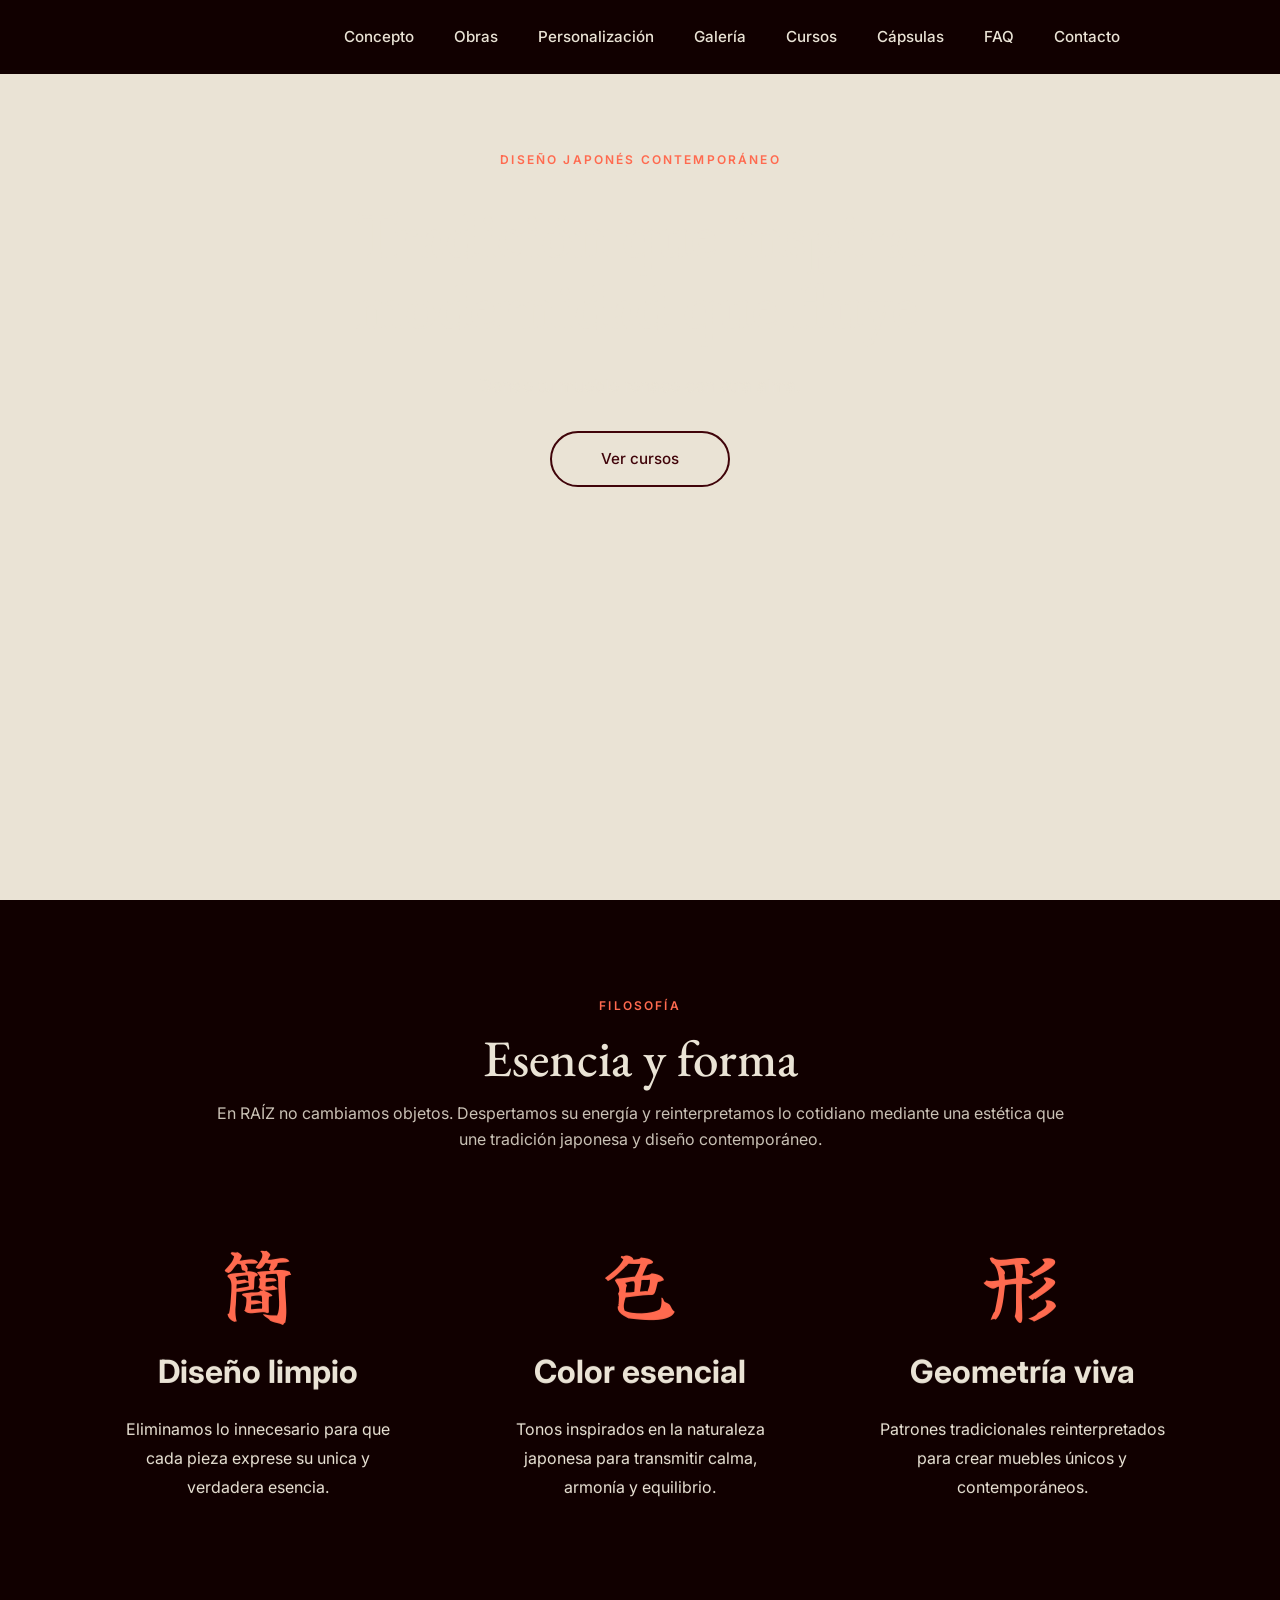
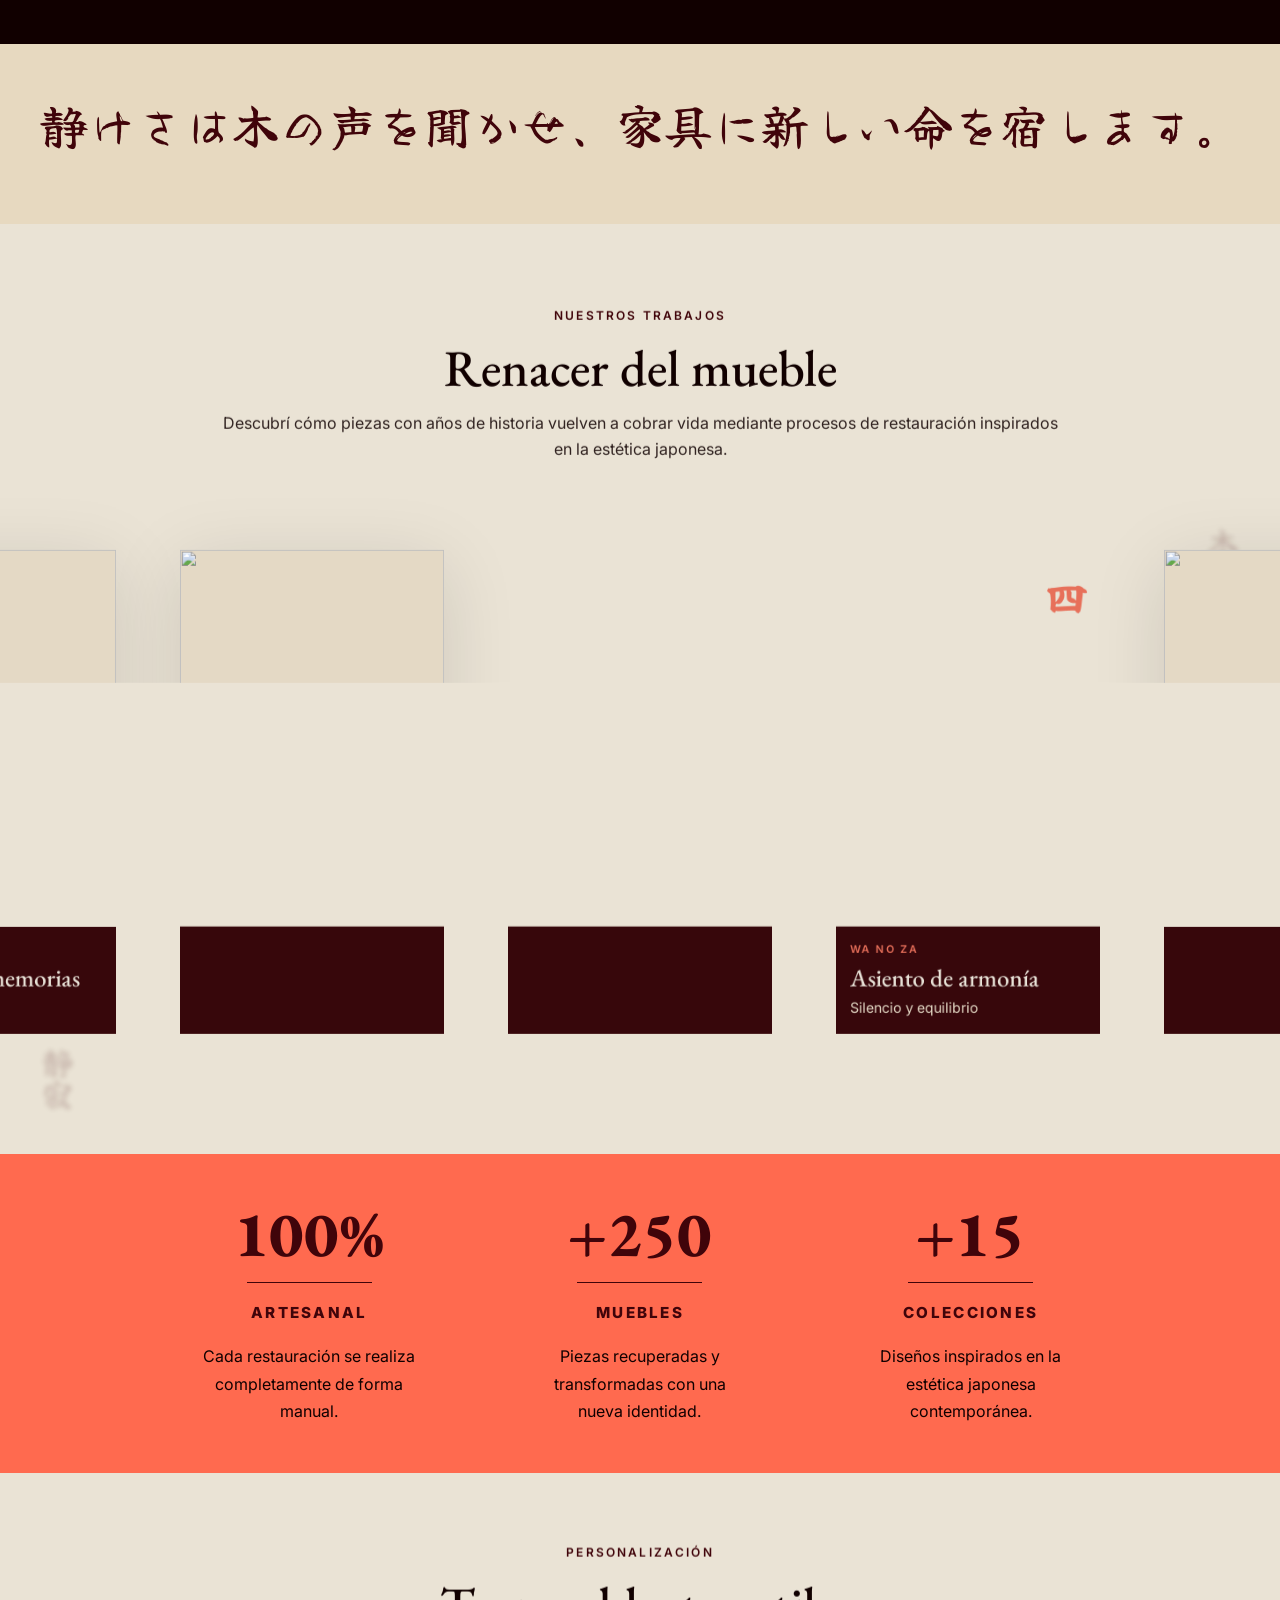
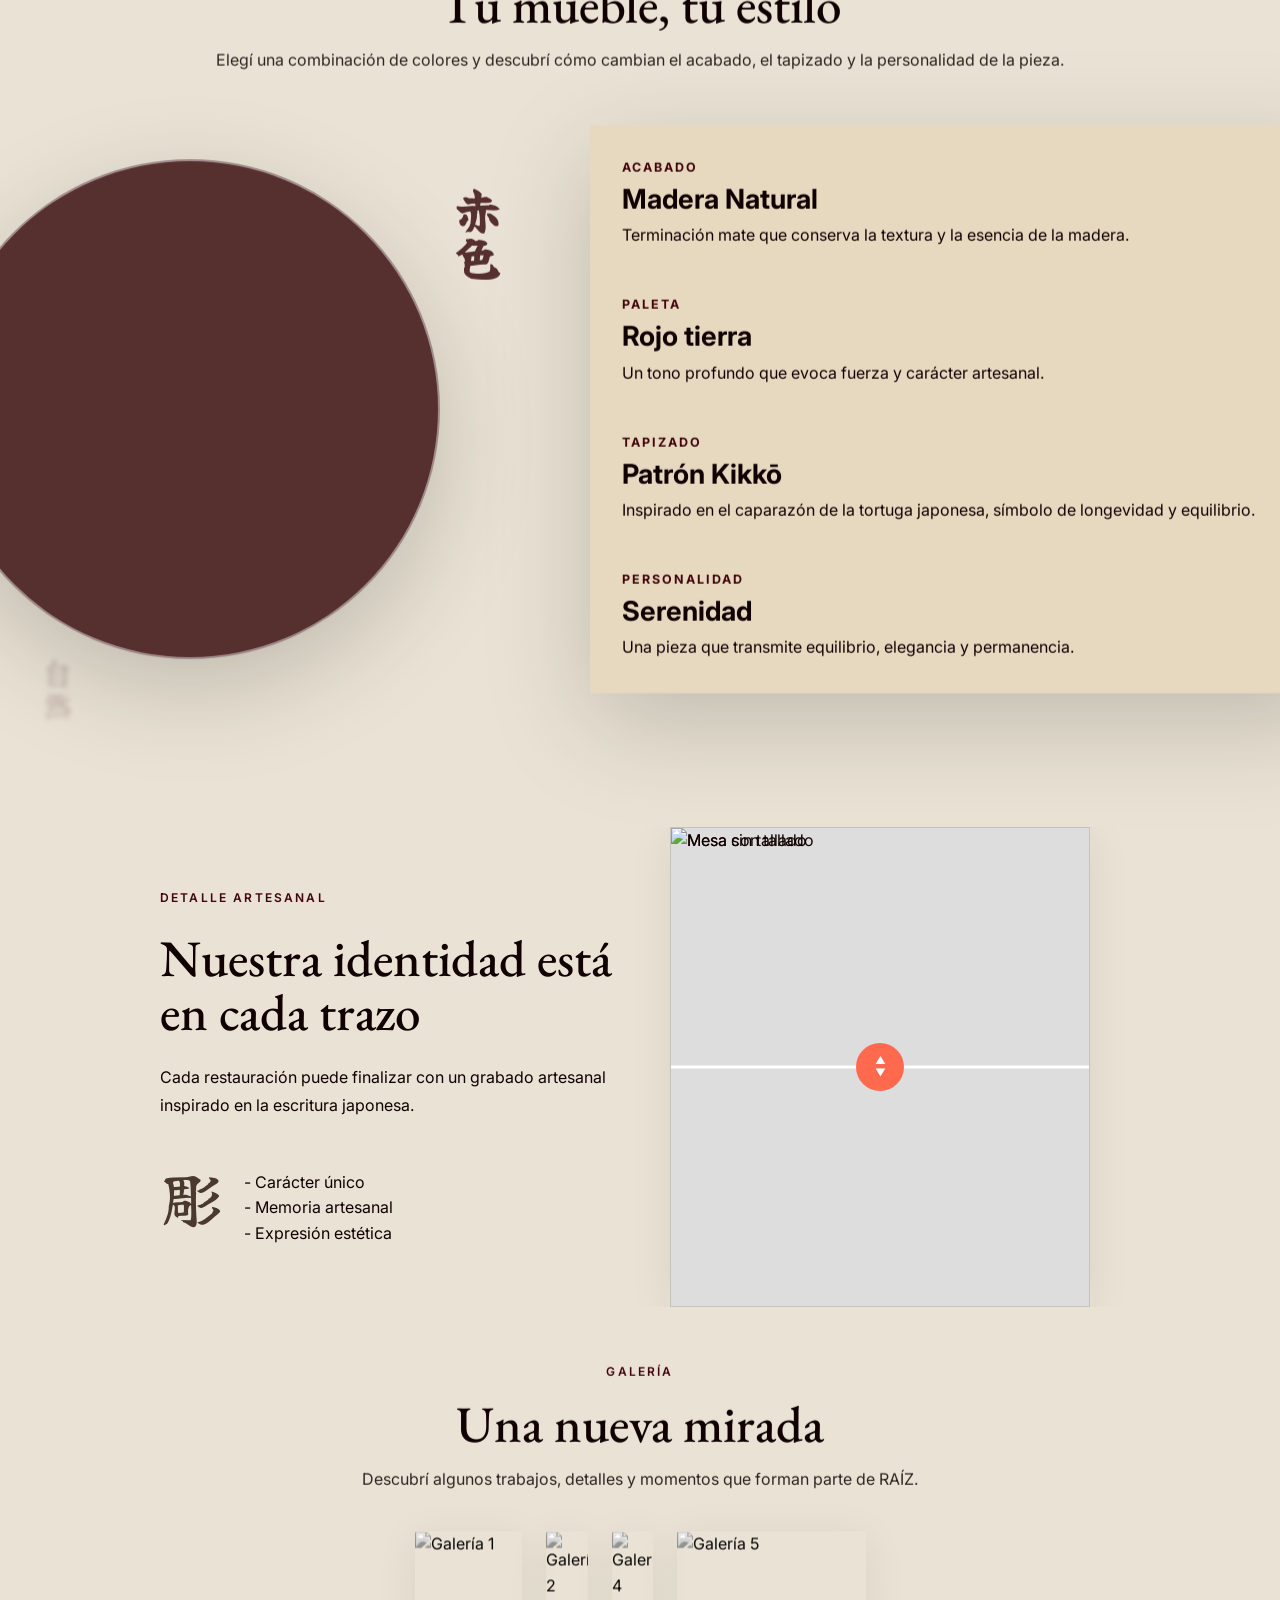
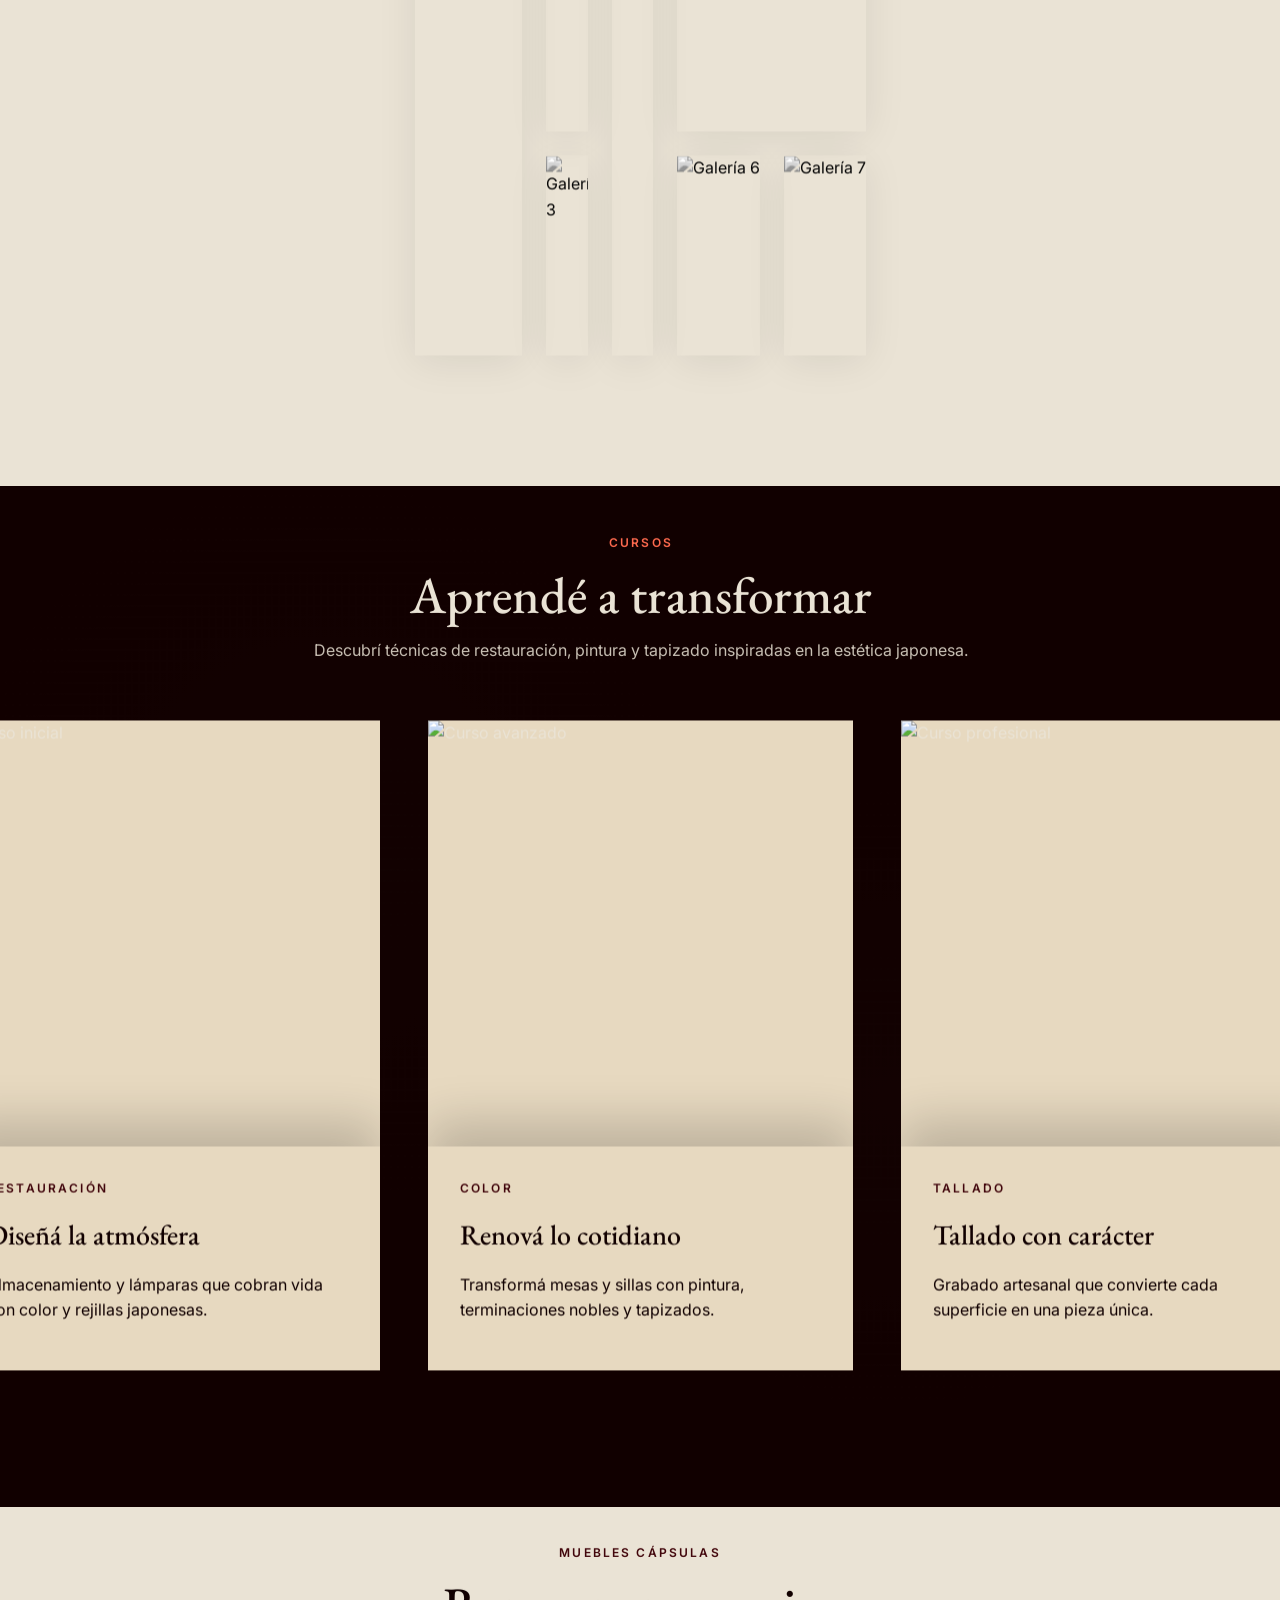
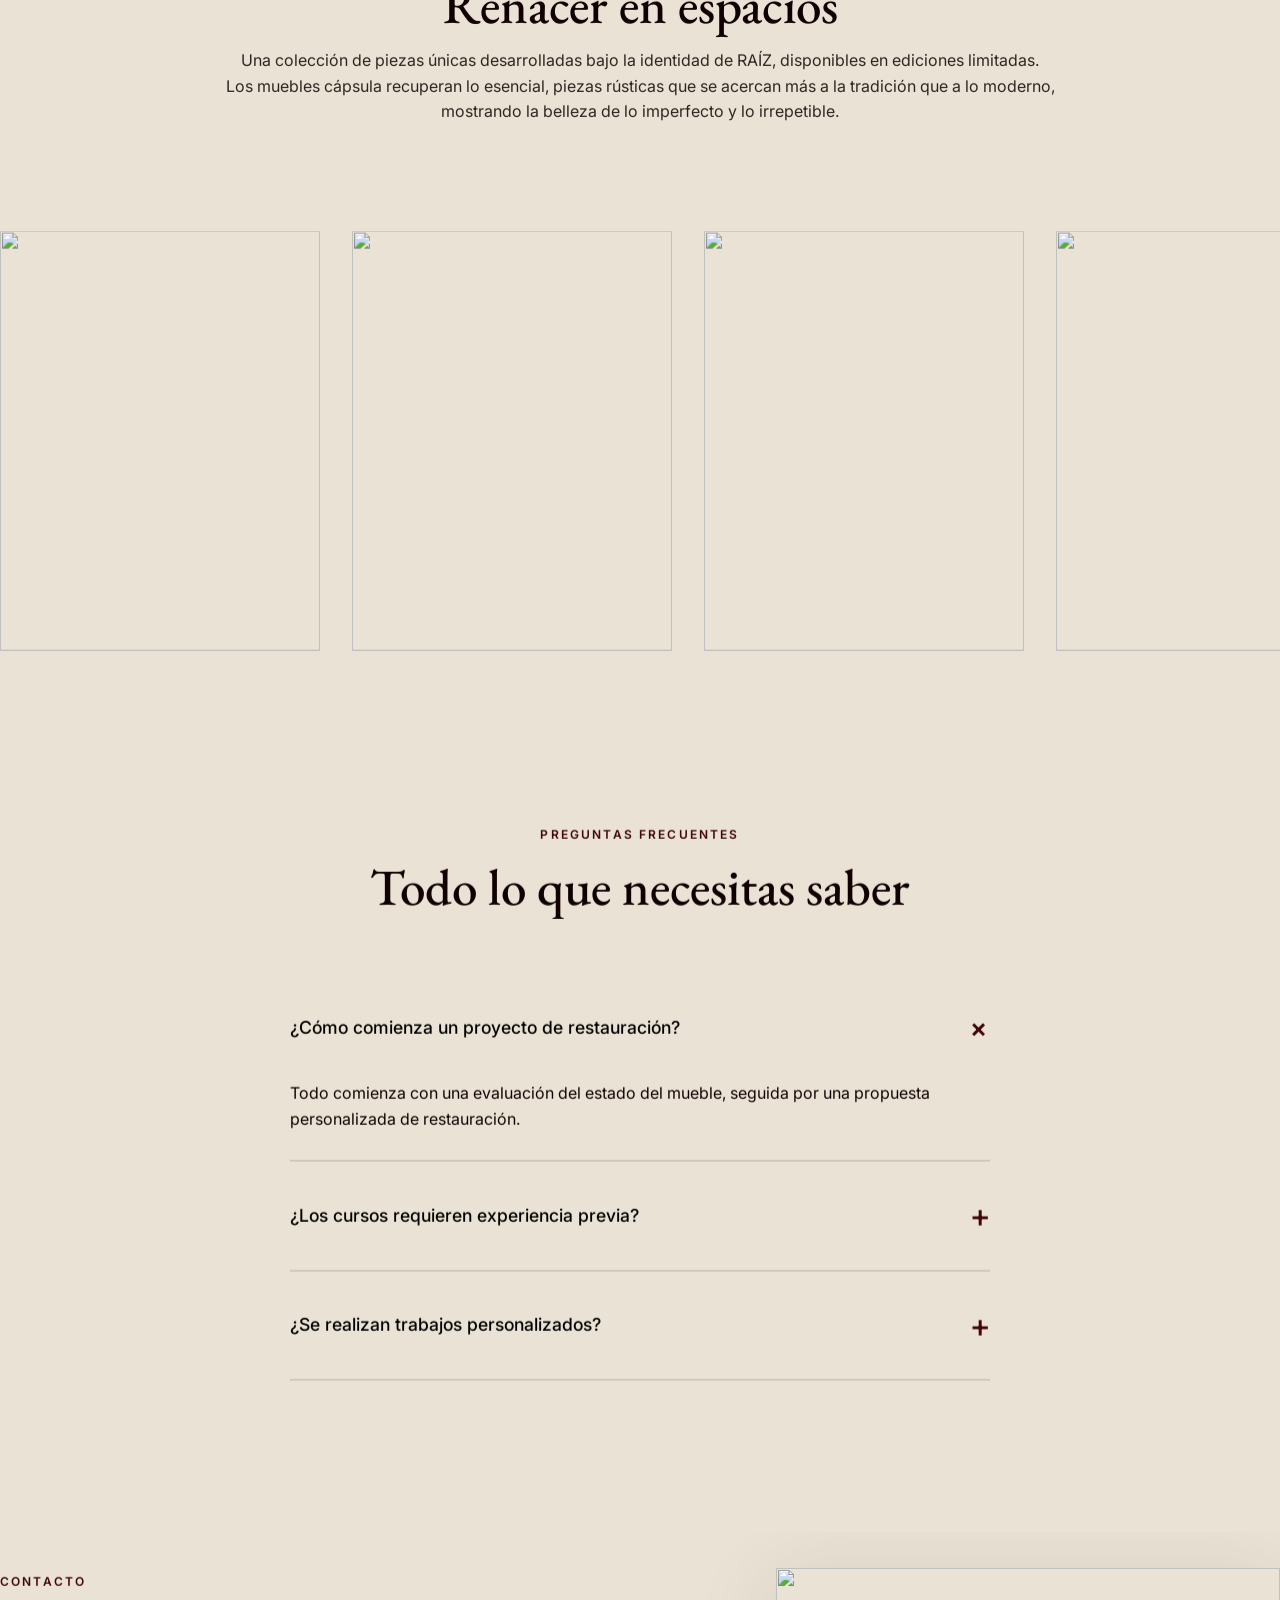
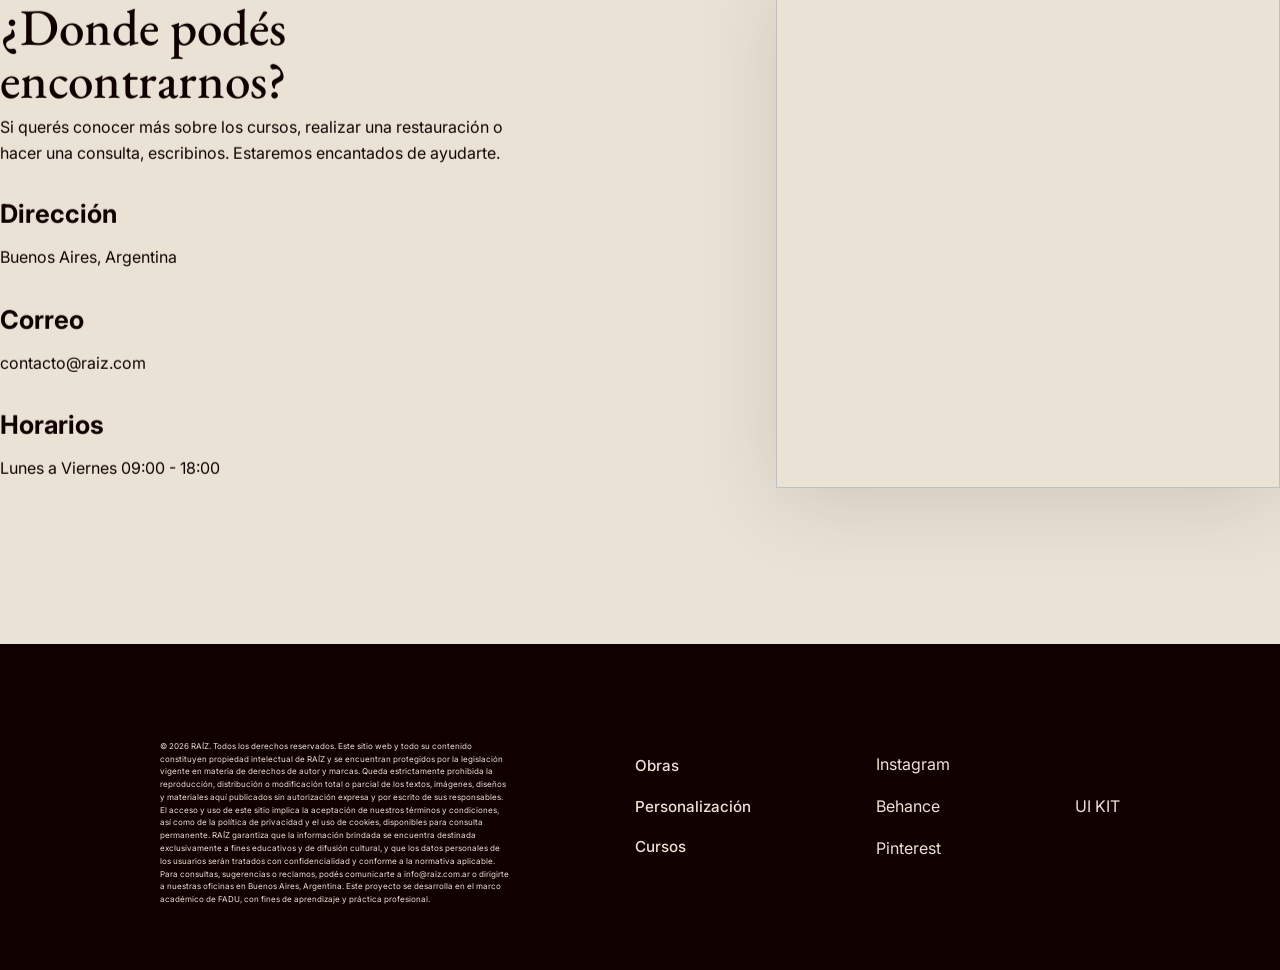
==== web/index.html @ 80066e79 "web principal" ====
<!DOCTYPE html>
<html lang="es">

<head>

    <!--==================================================
                        META
    ===================================================-->

    <meta charset="UTF-8">

    <meta
        name="viewport"
        content="width=device-width, initial-scale=1.0">

    <meta
        name="description"
        content="RAÍZ · Restauración de muebles con inspiración japonesa.">

    <title>Santiago Mele Tp02 Web Comi 2 Raíz</title>



    <!--==================================================
                        FONTS
    ===================================================-->

    <link rel="preconnect" href="https://fonts.googleapis.com">

    <link rel="preconnect" href="https://fonts.gstatic.com" crossorigin>

    <link
        href="https://fonts.googleapis.com/css2?family=EB+Garamond:wght@400;500;600;700&family=Inter:wght@300;400;500;600;700&display=swap"
        rel="stylesheet">

        <link rel="preconnect" href="https://fonts.googleapis.com">

<link rel="preconnect" href="https://fonts.gstatic.com" crossorigin>

<link href="https://fonts.googleapis.com/css2?family=Yuji+Boku&display=swap" rel="stylesheet">



    <!--==================================================
                        CSS
    ===================================================-->

    <link rel="stylesheet" href="style.css">
    <link rel="stylesheet" href="../detalle/responsive.css">

</head>

<body>



<!--==================================================
                        HEADER
===================================================-->

<header
    id="header"
    class="header">

    <div class="container">

        <a
            href="#hero"
            class="logo">

            <img class="logoimagen" src="../imagenes/hero/marca.svg" alt="">

        </a>



        <nav
            class="nav"
            aria-label="Navegación principal">

            <ul class="nav-list">

                <li class="nav-item">

                    <a
                        href="#concept"
                        class="nav-link">

                        Concepto

                    </a>

                </li>

                <li class="nav-item">

                    <a
                        href="#works"
                        class="nav-link">

                        Obras

                    </a>

                </li>

                <li class="nav-item">

                    <a
                        href="#customization"
                        class="nav-link">

                        Personalización

                    </a>

                </li>

                <li class="nav-item">

                    <a
                        href="#gallery"
                        class="nav-link">

                        Galería

                    </a>

                </li>

                <li class="nav-item">

                    <a
                        href="#courses"
                        class="nav-link">

                        Cursos

                    </a>

                </li>

                <li class="nav-item">

                    <a
                        href="#capsule"
                        class="nav-link">

                        Cápsulas 

                    </a>

                </li>

                <li class="nav-item">

                    <a
                        href="#faq"
                        class="nav-link">

                        FAQ

                    </a>

                </li>

                <li class="nav-item">

                    <a
                        href="#contact"
                        class="nav-link">

                        Contacto

                    </a>

                </li>

            </ul>

        </nav>

    </div>

</header>



<main>



<!--==================================================
                        HERO
===================================================-->

<section
    id="hero"
    class="hero">

    <div class="hero-background depth-header">

        <img
            src="../imagenes/hero/fondohero.png"
            alt="Mueble restaurado"
            class="hero-image depth-header">

    </div>



    <div class="container">

        <div class="hero-content depth-header">

            <span class="section-tag-hero depth-header">

                DISEÑO JAPONÉS CONTEMPORÁNEO

            </span>



            <h1 class="hero-title depth-content">
                    Tradición que inspira,
                    <br>
                    modernidad que fluye 

            </h1>



            <p class="hero-description depth-content">

                Donde tu mueble renace con otra alma.

            </p>

                <a
                    href="#courses"
                    class="button button-primary">

                    Ver cursos

                </a>

            </div>

        </div>

    </div>

</section>

<!--==================================================
                    CONCEPTO
===================================================-->

<section
    id="concept"
    class="section section-dark reveal">

    <div class="container2 reveal">

        <div class="section-header reveal depth-headere">

            <span class="section-tag">

                FILOSOFÍA

            </span>

            <h2 class="section-title">

                Esencia y forma 

            </h2>

            <p class="section-description">

                En RAÍZ no cambiamos objetos.
                Despertamos su energía y reinterpretamos
                lo cotidiano mediante una estética que
                une tradición japonesa y diseño contemporáneo.

            </p>

        </div>

        <div class="concept-grid reveal depth-content">

                <!-- ==========================
                        TARJETA 1
                =========================== -->

                <article class="concept-card reveal">

                    <span class="concept-japanese concept-icon">

                        簡

                    </span>

                    <h3 class="concept-title-dark">

                        Diseño limpio

                    </h3>

                    <p class="concept-text-dark">

                        Eliminamos lo innecesario
                        para que cada pieza
                        exprese su unica y verdadera esencia.

                    </p>

                </article>

                <!-- ==========================
                        TARJETA 2
                =========================== -->

                <article class="concept-card reveal">

                    <span class="concept-japanese concept-icon">

                        色

                    </span>

                    <h3 class="concept-title-dark">

                        Color esencial

                    </h3>

                    <p class="concept-text-dark">

                        Tonos inspirados
                        en la naturaleza japonesa
                        para transmitir calma,
                        armonía y equilibrio.

                    </p>

                </article>

                <!-- ==========================
                        TARJETA 3
                =========================== -->

                <article class="concept-card reveal">

                    <span class="concept-japanese concept-icon">

                        形

                    </span>

                    <h3 class="concept-title-dark">

                        Geometría viva

                    </h3>

                    <p class="concept-text-dark">

                        Patrones tradicionales
                        reinterpretados para crear
                        muebles únicos y contemporáneos.

                    </p>

                </article>

            </div>

    </div>

</section>



<!--==================================================
                    SEPARADOR
===================================================-->

<section
    id="separator"
    class="separator reveal">

    <div class="container depth-content">

        <div class="separator-text">

            <span class="separator-japanese">

                静けさは木の声を聞かせ、家具に新しい命を宿します。

            </span>

            <span class="separator-spanish">

                La serenidad deja oír la voz de la madera y otorga nueva vida a los muebles.

            </span>

        </div>

    </div>

</section>



<!--==================================================
            FONDO COMPARTIDO
===================================================-->

<section
    class="content-background shared-background">

    <div class="jp-background depth-japanese">

    <span class="jp-word jp-word-1">侘寂</span>

    <span class="jp-word jp-word-2">木工</span>

    <span class="jp-word jp-word-3">静寂</span>

    <span class="jp-word jp-word-4">職人</span>

    <span class="jp-word jp-word-5">自然</span>

    </div>

<!--==================================================
                    OBRAS
===================================================-->

<section
    id="works"
    class="section works reveal">

    <div class="container2">

        <div class="section-header reveal depth-header">

            <span class="section-tag">

                NUESTROS TRABAJOS

            </span>

            <h2 class="section-title">

                Renacer del mueble 

            </h2>

            <p class="section-description">

                Descubrí cómo piezas con años de historia vuelven a cobrar vida
                mediante procesos de restauración inspirados en la estética japonesa.
            </p>

        </div>



        <div class="works-grid reveal depth-content">




<!--==================================================
                    OBRA 01
===================================================-->

            <article
                class="card work-card"
                data-work="1">

                <div class="card-inner">

                    <div class="card-front">

                        <span class="card-number jp-wordcard">

                            一

                        </span>

                        <img

                        class="card-image"

                        data-before="../imagenes/muebles/viejos/armario_viejo.webp"

                        data-after="../imagenes/muebles/nuevos/armario_nuevo.webp" 

                        src="../imagenes/muebles/viejos/armario_viejo.webp">

                        <div class="card-overlay"></div>

                        <div class="card-content">

                            <span class="card-tag">

                                Kioku no Kura

                            </span>

                            <h3 class="card-title">

                                Almacén de memorias

                            </h3>

                            <p class="card-subtitle">

                                 Renacer y función

                            </p>

                        </div>

                    </div>

                    <div class="card-back">

                        <span class="card-number">

                            01

                        </span>

                        <span class="card-tag">

                            Kioku no Kura

                        </span>

                        <h3 class="card-title">

                            Almacén de memorias

                        </h3>

                        <p class="card-subtitle">

                             Renacer y función

                        </p>

                        <p class="card-description2">

                            Un armario sólido que guarda la memoria de lo antiguo y se reinventa con planos claros y detalles vibrantes para el presente.

                        </p>

                    </div>

                </div>

            </article>




<!--==================================================
                    OBRA 02
===================================================-->

            <article
                class="card work-card"
                data-work="2">

                <div class="card-inner">

                    <div class="card-front">

                        <span class="card-number jp-wordcard">

                            二

                        </span>

                        <img

                        class="card-image"

                        data-before="../imagenes/muebles/viejos/perchero_viejo.webp"

                        data-after="../imagenes/muebles/nuevos/perchero_nuevo.webp" 

                        src="../imagenes/muebles/viejos/perchero_viejo.webp">

                        <div class="card-overlay"></div>

                        <div class="card-content">

                            <span class="card-tag">

                                Kigi no Michi 

                            </span>

                            <h3 class="card-title">

                                Camino del árbol

                            </h3>

                            <p class="card-subtitle">

                                Lo útil y lo esencial

                            </p>

                        </div>

                    </div>

                    <div class="card-back">

                        <span class="card-number">

                            02

                        </span>

                        <span class="card-tag">

                            Kigi no Michi  

                        </span>

                        <h3 class="card-title">

                            Camino del árbol

                        </h3>

                        <p class="card-subtitle">

                            Lo útil y lo esencial

                        </p>

                        <p class="card-description2">

                             Un perchero que conserva la nobleza de la madera y se transforma en pieza cotidiana, combinando tradición con una presencia contemporánea.
                        </p>

                    </div>

                </div>

            </article>




<!--==================================================
                    OBRA 03
===================================================-->

            <article
                class="card work-card active"
                data-work="3">

                <div class="card-inner">

                    <div class="card-front">

                        <span class="card-number jp-wordcard">

                            三

                        </span>

                        <img

                        class="card-image"

                        data-before="../imagenes/muebles/viejos/mesita_viejo.webp"

                        data-after="../imagenes/muebles/nuevos/mesita_nuevo.webp" 

                        src="../imagenes/muebles/viejos/mesita_viejo.webp">

                        <div class="card-overlay"></div>

                        <div class="card-content">

                            <span class="card-tag">

                                Shizuka na Shunkan

                            </span>

                            <h3 class="card-title">

                                Instante silencioso

                            </h3>

                            <p class="card-subtitle">

                                Función y belleza

                            </p>

                        </div>

                    </div>

                    <div class="card-back">

                        <span class="card-number">

                            03

                        </span>

                        <span class="card-tag">

                            Shizuka na Shunkan

                        </span>

                        <h3 class="card-title">

                            Instante silencioso

                        </h3>

                        <p class="card-subtitle">

                            Función y belleza

                        </p>

                        <p class="card-description2">

                           Una mesita de luz cotidiana transformada en pieza delicada y moderna, que aporta intimidad y estilo con cada detalle.

                        </p>

                    </div>

                </div>

            </article>

            <!--==================================================
                    OBRA 04
===================================================-->

            <article
                class="card work-card"
                data-work="4">

                <div class="card-inner">

                    <div class="card-front">

                        <span class="card-number jp-wordcard">

                            四

                        </span>

                        <img

                        class="card-image"

                        data-before="../imagenes/muebles/viejos/silla_viejo.webp"

                        data-after="../imagenes/muebles/nuevos/silla_nuevo.webp"

                        src="../imagenes/muebles/viejos/silla_viejo.webp">

                        <div class="card-overlay"></div>

                        <div class="card-content">

                            <span class="card-tag">

                                Wa no Za

                            </span>

                            <h3 class="card-title">

                                Asiento de armonía

                            </h3>

                            <p class="card-subtitle">

                                Silencio y equilibrio

                            </p>

                        </div>

                    </div>

                    <div class="card-back">

                        <span class="card-number">

                            04

                        </span>

                        <span class="card-tag">

                           Wa no Za

                        </span>

                        <h3 class="card-title">

                            Asiento de armonía

                        </h3>

                        <p class="card-subtitle">

                            Cómoda de Roble

                        </p>

                        <p class="card-description2">

                            Una silla que conserva la esencia artesanal de la madera y se renueva con acabados claros, transmitiendo ligereza y calma en cada uso.

                        </p>

                    </div>

                </div>

            </article>



<!--==================================================
                    OBRA 05
===================================================-->

            <article
                class="card work-card"
                data-work="5">

                <div class="card-inner">

                    <div class="card-front">

                        <span class="card-number jp-wordcard">

                            五

                        </span>

                        <img

                        class="card-image"

                        data-before="../imagenes/muebles/viejos/sillon_viejo.webp"

                        data-after="../imagenes/muebles/nuevos/sillon_nuevo.webp" 

                        src="../imagenes/muebles/viejos/sillon_viejo.webp">

                        <div class="card-overlay"></div>

                        <div class="card-content">

                            <span class="card-tag">

                                Yasuragi no Utsuwa

                            </span>

                            <h3 class="card-title">

                                Recipiente de descanso

                            </h3>

                            <p class="card-subtitle">

                                Tradición y confort

                            </p>

                        </div>

                    </div>

                    <div class="card-back">

                        <span class="card-number">

                            05

                        </span>

                        <span class="card-tag">

                            Yasuragi no Utsuwa

                        </span>

                        <h3 class="card-title">

                            Recipiente de descanso

                        </h3>

                        <p class="card-subtitle">

                            Tradición y confort

                        </p>

                        <p class="card-description2">

                            Un sillón restaurado que combina la raíz cálida de lo clásico con tapizados frescos, ofreciendo un descanso profundo y elegante.

                        </p>

                    </div>

                </div>

            </article>

        </div>

    </div>

</section>

<!--==================================================
                    STATS
===================================================-->

<section
    id="stats"
    class="stats reveal">

    <div class="grid-system light-lines">

    <div class="grid-node"></div>

    <div class="grid-line left">
        <div class="grid-progress"></div>
    </div>

    <div class="grid-line right">
        <div class="grid-progress"></div>
    </div>

    </div>

    <div class="container">

        <div class="stats-grid">

            <!--==============================
                    CARD 1
            ==============================-->

            <article class="glass-card stats-card">

                <h2 class="stats-number">

                    100%

                </h2>

                <h3 class="stats-title">

                    ARTESANAL

                </h3>

                <p class="stats-text">

                    Cada restauración se realiza
                    completamente de forma manual.

                </p>

            </article>


            <!--==============================
                    CARD 2
            ==============================-->

            <article class="glass-card stats-card">

                <h2 class="stats-number">

                    +250

                </h2>

                <h3 class="stats-title">

                    MUEBLES

                </h3>

                <p class="stats-text">

                    Piezas recuperadas
                    y transformadas con
                    una nueva identidad.

                </p>

            </article>


            <!--==============================
                    CARD 3
            ==============================-->

            <article class="glass-card stats-card">

                <h2 class="stats-number">

                    +15

                </h2>

                <h3 class="stats-title">

                    COLECCIONES

                </h3>

                <p class="stats-text">

                    Diseños inspirados
                    en la estética
                    japonesa contemporánea.

                </p>

            </article>

        </div>

    </div>

</section>



<!--==================================================
                PERSONALIZACIÓN
===================================================-->

<section
    id="customization"
    class="section customization reveal">

    <div class="container2 reveal">

        <div class="section-header reveal depth-header">

            <span class="section-tag">

                PERSONALIZACIÓN

            </span>

            <h2 class="section-title">

                Tu mueble, tu estilo 

            </h2>

            <p class="section-description">

                Elegí una combinación de colores y descubrí cómo cambian el acabado, el tapizado y la personalidad de la pieza.

            </p>

        </div>


        <div class="customization-content reveal depth-content">

                <div class="custom-column reveal">

                    <article class="glass-card custom-card">

                        <span class="custom-card-label">

                            ACABADO

                        </span>

                        <h3 class="custom-card-title">

                            Madera Natural

                        </h3>

                        <p class="custom-card-text">

                            Terminación mate que conserva
                            la textura y la esencia
                            de la madera.

                        </p>

                    </article>

                    <article class="glass-card custom-card">

                        <span class="custom-card-label">

                            PALETA

                        </span>

                        <h3 class="custom-card-title">

                            Rojo tierra

                        </h3>

                        <p class="custom-card-text">

                            Un tono profundo que evoca fuerza y carácter artesanal.

                        </p>

                    </article>

                    <article class="glass-card custom-card">

                        <span class="custom-card-label">

                            TAPIZADO

                        </span>

                        <h3 class="custom-card-title">

                            Patrón Kikkō

                        </h3>

                        <p class="custom-card-text">

                            Inspirado en el caparazón
                            de la tortuga japonesa,
                            símbolo de longevidad
                            y equilibrio.

                        </p>

                    </article>

                    <article class="glass-card custom-card">

                        <span class="custom-card-label">

                            PERSONALIDAD

                        </span>

                        <h3 class="custom-card-title">

                            Serenidad

                        </h3>

                        <p class="custom-card-text">

                            Una pieza que transmite
                            equilibrio, elegancia
                            y permanencia.

                        </p>

                    </article>

                </div>

                <div></div>

            <div class="customization-viewer">

                <span
                    id="color-kanji"
                    class="custom-kanji custom-kanji-top">

                    赤色

                </span>

                <span
                    id="concept-kanji"
                    class="custom-kanji custom-kanji-bottom">

                    静か

                </span>

                <div class="customization-circle reveal"></div>

                <img
                    src="../imagenes/muebles/azul/silla_azul_1.png"
                    alt="Silla personalizada"
                    class="customization-image"
                    id="customization-image">

                            <div class="customization-controls">

                <button
                    class="color-button active"
                    data-color="blue"
                    aria-label="azul"
                    data-card="blue">

                </button>

                <button
                    class="color-button"
                    data-color="red"
                    aria-label="rojo"
                    data-card="red">

                </button>

                <button
                    class="color-button"
                    data-color="gold"
                    aria-label="dorado"
                    data-card="gold">

                </button>


            </div>    

            </div>



        </div>


    </div>

</section>

<!--=========================================
            TALLADO ARTESANAL
==========================================-->

<section class="engraving-section reveal">

    <div class="container engraving-grid">

        <!-- TEXTO -->

        <div class="engraving-content reveal">

            <p class="section-tag">

                Detalle artesanal

            </p>

            <h2 class="section-title2"> 

                Nuestra identidad está en cada trazo

            </h2>

            <p class="engraving-description">

                Cada restauración puede finalizar con un grabado artesanal inspirado en la
                escritura japonesa. 

            </p>

            <div class="engraving-footer">

                <span class="engraving-step jp-wordcard"> 

                    彫

                </span>

                <ul>
                    <li>-   Carácter único  </li> 
                    <li>-   Memoria artesanal  </li>
                    <li>-   Expresión estética  </li>
                </ul>

            </div>

        </div>
        <span class="wood-kanji reveal">

木に命を刻む

</span>



        <!-- SLIDER -->

        <div class="engraving-viewer reveal">

            <!-- Imagen base (ANTES) -->

            <img
                src="../imagenes/fotocursos/tallado_antes.jpg"
                alt="Mesa sin tallado"
                class="engraving-before">


            <!-- Imagen revelada (DESPUÉS) -->

            <div class="engraving-reveal">

                <img
                    src="../imagenes/fotocursos/tallado_desp.jpg"
                    alt="Mesa con tallado"
                    class="engraving-after">

            </div>


            <!-- Línea -->

            <div class="engraving-line"></div>


            <!-- Botón -->

            <button
    class="engraving-handle"
    aria-label="Comparar antes y después">

    <span class="arrow-up">▲</span>
    <span class="arrow-down">▼</span>

</button>

        </div>

    </div>

</section>

<!--==================================================
                    GALERÍA
===================================================-->

<section
    id="gallery"
    class="section gallery reveal">

    <div class="container2 reveal">

        <div class="section-header reveal depth-header">

            <span class="section-tag">

                GALERÍA

            </span>

            <h2 class="section-title">

                Una nueva mirada 

            </h2>

            <p class="section-description">

                Descubrí algunos trabajos, detalles y momentos que forman parte de RAÍZ.
            </p>

        </div>



        <div class="gallery-grid reveal depth-content">

            <figure class="gallery-item large">

                <img src="../imagenes/fotogaleria/gale_1.webp" alt="Galería 1" class="gallery-image">

            </figure>

            <figure class="gallery-item">

                <img src="../imagenes/fotogaleria/gale_2.webp" alt="Galería 2" class="gallery-image">

            </figure>

            <figure class="gallery-item">

                <img src="../imagenes/fotogaleria/gale_3.webp" alt="Galería 3" class="gallery-image">

            </figure>

            <figure class="gallery-item tall">

                <img src="../imagenes/fotogaleria/gale_4.webp" alt="Galería 4" class="gallery-image">

            </figure>

            <figure class="gallery-item wide">

                <img src="../imagenes/fotogaleria/gale_6.webp" alt="Galería 5" class="gallery-image">

            </figure>

            <figure class="gallery-item">

                <img src="../imagenes/fotogaleria/gale_5.webp" alt="Galería 6" class="gallery-image">

            </figure>

            <figure class="gallery-item gallery-item-wide">

                <img src="../imagenes/fotogaleria/gale_7.webp" alt="Galería 7" class="gallery-image">

            </figure>

        </div>

    </div>

</section>

</section>

<!--==================================================
                    CURSOS
===================================================-->

<section
    id="courses"
    class="section section-dark courses reveal">

    </div>

    <div class="container2 reveal">

        <div class="section-header reveal depth-header">

            <span class="section-tag">

                CURSOS

            </span>

            <h2 class="section-title">

                Aprendé a transformar 

            </h2>

            <p class="section-description">

                Descubrí técnicas de restauración, pintura y tapizado inspiradas en la estética japonesa.

            </p>

        </div>

        <div class="courses-grid reveal depth-content">




<!--==================================================
                    CURSO 01
===================================================-->

<article
    class="card course-card"
    data-course="1">

    <div class="card-inner">

        <!--==================================================
                        FRENTE
        ===================================================-->

        <div class="card-front">

            <div class="course-image-wrapper">

                <img
                    src="../imagenes/fotocursos/curso_1.png"
                    alt="Curso inicial"
                    class="card-image course-image">

            </div>

            <div class="card-overlay"></div>

            <div class="card-content3">

                <span class="card-tag">

                    RESTAURACIÓN

                </span>

                <h3 class="card-title">

                    Diseñá la atmósfera

                </h3>

                <p class="card-subtitle">

                    Almacenamiento y lámparas que cobran vida con color y rejillas japonesas.

                </p>

                <div class="course-extra">

                    <ul>

                        <li class="listacartas">Explorás técnicas de tallado artesanal.</li>

                        <li class="listacartas">Diseñás detalles únicos en superficies de madera.</li>

                        <li class="listacartas">Transformás muebles en piezas de autor.</li>

                    </ul>

                    <h4>$95.000 ARS</h4>

                    <button class="button button-secondary">

                        <a href="../detalle/detalle.html">

                            Ver curso

                        </a>

                    </button>

                    <button
                        class="course-professor-btn"
                        type="button">

                        Profesor ▶

                    </button>

                </div>

            </div>

        </div>



        <!--==================================================
                        DORSO
        ===================================================-->

        <div class="card-back course-professor-back course-professor-image-wrapper">

            <img
                src="../imagenes/fotocursos/profe_1.png"
                alt="Martín Sato"
                class="course-professor-image">

            <div class="card-texto-atras">

                <h3 class="course-professor-name">

                Martín Sato

            </h3>

            <p class="course-professor-speciality">

                Restauración de madera

            </p>

            <p class="course-professor-description">

                Especialista en restauración de muebles, acabados mate y recuperación de piezas mediante técnicas tradicionales.

            </p>

            <button
                class="course-professor-return"
                type="button">

                ◀ Volver al curso

            </button>

            </div>

        </div>

    </div>

</article>



<!--==================================================
                    CURSO 02
===================================================-->

<article
    class="card course-card"
    data-course="2">

    <div class="card-inner">

        <!--==================================================
                        FRENTE
        ===================================================-->

        <div class="card-front">

            <div class="course-image-wrapper">

                <img
                    src="../imagenes/fotocursos/curso_2.png"
                    alt="Curso avanzado"
                    class="card-image course-image">

            </div>

            <div class="card-overlay"></div>

            <div class="card-content3">

                <span class="card-tag">

                    COLOR

                </span>

                <h3 class="card-title">

                    Renová lo cotidiano

                </h3>

                <p class="card-subtitle">

                    Transformá mesas y sillas con pintura, terminaciones nobles y tapizados.

                </p>

                <div class="course-extra">

                    <ul>

                        <li class="listacartas">Restaurás estructuras con pintura y refuerzo.</li>

                        <li class="listacartas">Trabajás tapizados con materiales contemporáneos.</li>

                        <li class="listacartas">Renovás piezas para lograr comodidad y estilo.</li>

                    </ul>

                    <h4>$75.000 ARS</h4>

                    <button class="button button-secondary">

                        <a href="../detalle/detalle.html">

                            Ver curso

                        </a>

                    </button>

                    <button
                        class="course-professor-btn"
                        type="button">

                        Profesor ▶

                    </button>

                </div>

            </div>

        </div>



        <!--==================================================
                        DORSO
        ===================================================-->

        <div class="card-back course-professor-back">

            <img
                src="../imagenes/fotocursos/profe_2.png"
                alt="Lucía Morales"
                class="course-professor-image">

            <div class="card-texto-atras">

                            <h3 class="course-professor-name">

                Lucía Morales

            </h3>

            <p class="course-professor-speciality">

                Color y tapizado

            </p>

            <p class="course-professor-description">

                Diseñadora especializada en color aplicado en el diseño mobiliario y técnicas de tapizado moderno japonés y occidental.
 
            </p>

            <button
                class="course-professor-return"
                type="button">

                ◀ Volver al curso

            </button>


            </div>



        </div>

    </div>

</article>



<!--==================================================
                    CURSO 03
===================================================-->

<article
    class="card course-card"
    data-course="3">

    <div class="card-inner">

        <!--==================================================
                        FRENTE
        ===================================================-->

        <div class="card-front">

            <div class="course-image-wrapper">

                <img
                    src="../imagenes/fotocursos/curso_3.png"
                    alt="Curso profesional"
                    class="card-image course-image">

            </div>

            <div class="card-overlay"></div>

            <div class="card-content3">

                <span class="card-tag">

                    TALLADO

                </span>

                <h3 class="card-title">

                    Tallado con carácter

                </h3>

                <p class="card-subtitle">

                    Grabado artesanal que convierte cada superficie en una pieza única.

                </p>

                <div class="course-extra">

                    <ul>

                        <li class="listacartas">Explorás técnicas de tallado artesanal.</li>

                        <li class="listacartas">Detalles únicos en superficies de madera.</li>

                        <li class="listacartas">Transformás muebles en piezas de autor.</li>

                    </ul>

                    <h4>$55.000 ARS</h4>

                    <button class="button button-secondary">

                        <a href="../detalle/detalle.html">

                            Ver curso

                        </a>

                    </button>

                    <button
                        class="course-professor-btn"
                        type="button">

                        Profesor ▶

                    </button>

                </div>

            </div>

        </div>



        <!--==================================================
                        DORSO
        ===================================================-->

        <div class="card-back course-professor-back">

            <img
                src="../imagenes/fotocursos/profe_3.png"
                alt="Kenji Tanaka"
                class="course-professor-image">
               
            <div class="card-texto-atras">

                <h3 class="course-professor-name">

                Kenji Tanaka

                </h3>

            <p class="course-professor-speciality">

                Tallado artesanal

            </p>

            <p class="course-professor-description">

                Diseñador mobiliario y especialista en técnicas de grabado sobre madera inspirada en la tradición japonesa.

            </p>

            <button
                class="course-professor-return"
                type="button">

                ◀ Volver al curso

            </button>


            </div>    

        </div>

    </div>

</article>

        </div>

    </div>

</section>

<!--==================================================
                MUEBLES CÁPSULA
===================================================-->

<section
    id="capsule"
    class="section capsule reveal">

    <div class="container reveal">

        <div class="section-header reveal depth-header">

            <span class="section-tag">

                MUEBLES CÁPSULAS

            </span>

            <h2 class="section-title">

                Renacer en espacios 

            </h2>

            <p class="section-description">

                Una colección de piezas únicas desarrolladas bajo la identidad
                de RAÍZ, disponibles en ediciones limitadas. <br> Los muebles cápsula recuperan lo esencial, piezas rústicas que se acercan más a la tradición que a lo moderno, mostrando la belleza de lo imperfecto y lo irrepetible.

            </p>

        </div>

    </div>



    <div class="capsule-slider reveal depth-content">

        <div class="capsule-track">

            <img src="../imagenes/muebles/capsula/capsula_1.png" alt="" class="capsule-image">

            <img src="../imagenes/muebles/capsula/capsula_2.png" alt="" class="capsule-image">

            <img src="../imagenes/muebles/capsula/capsula_3.png" alt="" class="capsule-image">

            <img src="../imagenes/muebles/capsula/capsula_4.png" alt="" class="capsule-image">

            <img src="../imagenes/muebles/capsula/capsula_5.png" alt="" class="capsule-image">



            <img src="../imagenes/muebles/capsula/capsula_6.png" alt="" class="capsule-image">

            <img src="../imagenes/muebles/capsula/capsula_7.png" alt="" class="capsule-image">

            <img src="../imagenes/muebles/capsula/capsula_8.png" alt="" class="capsule-image">

            <img src="../imagenes/muebles/capsula/capsula_9.png" alt="" class="capsule-image">

            <img src="../imagenes/muebles/capsula/capsula_10.png" alt="" class="capsule-image">

        </div>

    </div>

</section>

<!--==================================================
                        FAQ
===================================================-->

<section
    id="faq"
    class="section faq reveal">

    <div class="container2 reveal">

        <div class="section-header reveal depth-header">

            <span class="section-tag">

                PREGUNTAS FRECUENTES

            </span>

            <h2 class="section-title">

                Todo lo que necesitas saber 

            </h2>

        </div>

        <div class="faq-list reveal depth-content">

            <article class="faq-item active">

                <button
                    class="faq-question"
                    type="button">

                    <span>¿Cómo comienza un proyecto de restauración?</span>

                    <span class="faq-icon">+</span>

                </button>

                <div class="faq-answer">

                    <p>

                        Todo comienza con una evaluación del estado del mueble,
                        seguida por una propuesta personalizada de restauración.

                    </p>

                </div>

            </article>



            <article class="faq-item">

                <button
                    class="faq-question"
                    type="button">

                    <span>¿Los cursos requieren experiencia previa?</span>

                    <span class="faq-icon">+</span>

                </button>

                <div class="faq-answer">

                    <p>

                        Existen niveles para principiantes y para personas con
                        experiencia previa.

                    </p>

                </div>

            </article>



            <article class="faq-item">

                <button
                    class="faq-question"
                    type="button">

                    <span>¿Se realizan trabajos personalizados?</span>

                    <span class="faq-icon">+</span>

                </button>

                <div class="faq-answer">

                    <p>

                        Sí. Cada proyecto puede adaptarse al estilo,
                        necesidades y materiales elegidos por el cliente.

                    </p>

                </div>

            </article>

        </div>

    </div>

</section>

        <!-- ==========================================
                    CONTACTO
    =========================================== -->

    <section class="section contact reveal" id="contact">

        <div class="container3 reveal">

            <div class="contact-container reveal depth-content">

                <!-- ==========================
                        INFORMACIÓN
                =========================== -->

                <div class="contact-content">

                    <span class="section-tag">

                        CONTACTO

                    </span>

                    <h2 class="section-title2">

                        ¿Donde podés encontrarnos?  

                    </h2>

                    <p class="section-description2">

                        Si querés conocer más sobre los cursos,
                        realizar una restauración o hacer una consulta,
                        escribinos. Estaremos encantados de ayudarte.

                    </p>



                    <div class="contact-info reveal">

                        <div class="contact-item">

                            <h3>

                                Dirección

                            </h3>

                            <p>

                                Buenos Aires, Argentina

                            </p>

                        </div>



                        <div class="contact-item">

                            <h3>

                                Correo

                            </h3>

                            <p>

                                contacto@raiz.com

                            </p>

                        </div>



                        <div class="contact-item">

                            <h3>

                                Horarios

                            </h3>

                            <p>

                                Lunes a Viernes
                                09:00 - 18:00

                            </p>

                        </div>

                    </div>

                </div>





                <!-- ==========================
                        MAPA
                =========================== -->

                <div class="contact-map reveal">

                    <!--
                        REEMPLAZAR ESTE BLOQUE
                        POR EL IFRAME DE GOOGLE MAPS
                    -->

                    <div class="map-placeholder">

                        <img class="map-placeholder" src="../imagenes/hero/mapa.jpg" alt="">

                    </div>

                </div>

            </div>

        </div>

    </section>

<!--==================================================
                        FOOTER
===================================================-->

<footer
    class="footer">

    <div class="container">

        <div class="footer-brand">

            <h3 class="footer-logo">

                <img class="logoimagen2" src="imagenes/hero/marca.svg" alt="">

            </h3>

            <p class="pfoot">

                © 2026 RAÍZ. Todos los derechos reservados. Este sitio web y todo su contenido constituyen propiedad intelectual de RAÍZ y se encuentran protegidos por la legislación vigente en materia de derechos de autor y marcas. Queda estrictamente prohibida la reproducción, distribución o modificación total o parcial de los textos, imágenes, diseños y materiales aquí publicados sin autorización expresa y por escrito de sus responsables. El acceso y uso de este sitio implica la aceptación de nuestros términos y condiciones, así como de la política de privacidad y el uso de cookies, disponibles para consulta permanente. RAÍZ garantiza que la información brindada se encuentra destinada exclusivamente a fines educativos y de difusión cultural, y que los datos personales de los usuarios serán tratados con confidencialidad y conforme a la normativa aplicable. Para consultas, sugerencias o reclamos, podés comunicarte a info@raiz.com.ar o dirigirte a nuestras oficinas en Buenos Aires, Argentina. Este proyecto se desarrolla en el marco académico de FADU, con fines de aprendizaje y práctica profesional.

            </p>

        </div>



        <nav
            class="footer-nav">

                    <a
                        href="#works"
                        class="nav-link">

                        Obras

                    </a>

                    <a
                        href="#customization"
                        class="nav-link">

                        Personalización

                    </a>


                    <a
                        href="#courses"
                        class="nav-link">

                        Cursos

                    </a>

        </nav>



        <div class="footer-social">

            <a href="#" aria-label="Instagram">

                Instagram

            </a>

            <a href="#" aria-label="Behance">

                Behance

            </a>

            <a href="#" aria-label="Pinterest">

                Pinterest

            </a>

        </div>



        <div class="footer-legal">

            <a href="../detalle/uikit/kit.html">

                UI KIT

            </a>

        </div>

    </div>

</footer>



</main>



<script src="script.js"></script>
<script src="../detalle/responsive.js"></script>


</body>

</html>
---- web/style.css ----
/*==================================================
                    VARIABLES
==================================================*/

:root {

    /*==============================
            COLORS
    ==============================*/

    --color-light: #EAE3D5;
    --color-dark: #110000;
    --color-primary: #e7d9c0;
    --color-secondary: #A7846A;
    --color-tertiary: #4A392D;
    --color-accent: #FF6A4F;
    --color-accent2: #E00000;
    --color-accent3: #40040A;

    --color-white: #EAE3D5;
    --color-black: #1F1E1D;

    --glass: rgba(245, 242, 231, .22);
    --glass-border: rgba(245, 242, 231, 0.75);

    /*==============================
            TYPOGRAPHY
    ==============================*/

    --font-display: "EB Garamond", serif;
    --font-japanese: "Yuji Boku", serif;
    --font-body: "Inter", sans-serif;

    --fs-hero: clamp(4rem, 5vw, 5rem);
    --fs-title: clamp(3rem, 4vw, 4.5rem);
    --fs-h3: 1.75rem;
    --fs-body: 1rem;
    --fs-small: .875rem;
    --fs-tag: .75rem;

    --fw-light: 300;
    --fw-regular: 400;
    --fw-medium: 500;
    --fw-semibold: 600;
    --fw-bold: 700;

    /*==============================
            SPACING
    ==============================*/

    --space-8: .5rem;
    --space-16: 1rem;
    --space-24: 1.5rem;
    --space-32: 2rem;
    --space-48: 3rem;
    --space-64: 4rem;
    --space-96: 6rem;
    --space-128: 8rem;

    /*==============================
            LAYOUT
    ==============================*/

    --container-width: 75%;
    --container-max: 1440px;

    --section-height: 90vh;

    /*==============================
            BORDERS
    ==============================*/

    --radius-sm: 16px;
    --radius-md: 24px;
    --radius-lg: 32px;
    --radius-full: 999px;

    /*==============================
            SHADOWS
    ==============================*/

    --shadow-sm: 0 6px 40px rgba(0,0,0,.08);

    --shadow-md: 0 16px 80px rgba(0,0,0,.12);

    --shadow-lg: 0 30px 100px rgba(0,0,0,.18);

    /*==============================
            TRANSITIONS
    ==============================*/

    --transition-fast: .25s ease;

    --transition: .45s ease;

    --transition-slow: .8s ease;

}


/*==================================================
                    RESET
==================================================*/

*,
*::before,
*::after{

    margin:0;
    padding:0;
    box-sizing:border-box;

}

html{

    scroll-behavior:smooth;

}

body{

    background:var(--color-light);

    color:var(--color-dark);

    font-family:var(--font-body);

    font-size:var(--fs-body);

    font-weight:var(--fw-regular);

    line-height:1.6;

    overflow-x:hidden;

    text-rendering:optimizeLegibility;

    -webkit-font-smoothing:antialiased;

}

img{

    display:block;

    width:100%;

    height:auto;

    object-fit:cover;

}



picture{

    display:block;

}

button,
input,
textarea{

    border:none;

    outline:none;

    background:none;

    font:inherit;

}

button{

    cursor:pointer;

}

a{

    color:inherit;

    text-decoration:none;

}

ul{

    list-style:none;

}


/*==================================================
                    BASE
==================================================*/

main{

    position:relative;

}

section{

    position:relative;

    overflow:hidden;

}

.container{

    width:min(var(--container-width), var(--container-max));

    margin-inline:auto;

    display: flex;

    justify-content: center;


}

.container2 {

    display: flex;

    align-items: center;

    flex-direction: column;

    max-width: 1620px; 


}

.container3 {

    gap: 1.5rem; 

}

.section{

    display:flex;

    align-items:center;

    padding:var(--space-96) 0;

    justify-content: center;

    flex-direction: column;

}

.section-dark{

    background:var(--color-accent3);

    color:var(--color-light);

}

.content-background{

    position:relative;

    background-position:center;

    background-repeat:no-repeat;

    background-size:cover;

}


/*==================================================
                    TYPOGRAPHY
==================================================*/

.hero-title{

    font-family:var(--font-display);

    font-size:var(--fs-hero);

    font-weight:var(--fw-semibold);

    line-height:1.1;


}

.section-title{

    font-family:var(--font-display);

    font-size:var(--fs-title);

    font-weight:var(--fw-medium);

    line-height:1.05;

    max-width: 1400px;

    text-align: center;

}

.section-title2 {

    font-family:var(--font-display);

    font-size:var(--fs-title);

    font-weight:var(--fw-medium);

    line-height:1.05;

    max-width: 1400px;

    text-align: center;

    text-align: left;

    gap: var(--space-8);

}

.card-title{

    font-family:var(--font-display);

    font-size:var(--fs-h3);

    font-weight:var(--fw-medium);

}

.section-description,
.hero-description,
.card-description{

    max-width:85ch;

    opacity:.85;

    text-align: center;

}

.section-tag,
.card-tag{

    display:inline-flex;

    align-items:center;

    gap:var(--space-8);

    color:var(--color-accent3);

    font-size:var(--fs-tag);

    font-weight:var(--fw-semibold);

    letter-spacing:.18em;

    text-transform:uppercase;

}

.section-dark .section-tag{

    color:var(--color-accent);

}

.section-tag-hero {

    color:var(--color-accent);

    display:inline-flex;

    align-items:center;

    gap:var(--space-8);

    font-size:var(--fs-tag);

    font-weight:var(--fw-semibold);

    letter-spacing:.18em;

    text-transform:uppercase;

}

.card-number{

    font-family:var(--font-display);

    font-size:3rem;

    font-weight:var(--fw-bold);

}

.card-description2 {

    text-align: left;

    color: var(--color-light);

}


/*==================================================
                SECTION HEADER
==================================================*/

.section-header{

    display:flex;

    flex-direction:column;

    gap:var(--space-16);

    margin-bottom:var(--space-32); 

    align-items: center;


}

/*==================================================
                BUTTONS
==================================================*/

.button{

    display:inline-flex;

    align-items:center;

    justify-content:center;

    gap:var(--space-8);

    min-width:180px;

    height:56px;

    padding:0 var(--space-32);

    border:2px solid transparent;

    border-radius:var(--radius-full);

    font-size:.95rem;

    font-weight:var(--fw-medium);

    transition:
        background var(--transition),
        color var(--transition),
        border-color var(--transition),
        transform var(--transition-fast),
        box-shadow var(--transition);

}

.button:hover{

    box-shadow:var(--shadow-md);

}

.button-primary{

    background:var(--color-light);

    color:var(--color-accent3);

    border-color:var(--color-accent3);

}

.button-primary:hover{

    color:var(--color-accent);

    border-color:var(--color-accent);

    background-color: var(--color-accent3);

    transform:translateY(-4px) scale(1.02);

}

.button-secondary{

    color:var(--color-light);

    border:2px solid var(--color-accent3);

    background:var(--color-accent3);

}

.button-secondary:hover{

    background:var(--color-accent);

    color:var(--color-dark);

    border-color:var(--color-accent);

}


/*==================================================
                    CARDS
==================================================*/

.card{

    position:relative;

    perspective:1800px;

}

.card-inner{

    position:relative;

    width:100%;

    height:100%;

    transform-style:preserve-3d;

    transition:transform .8s cubic-bezier(.2,.8,.2,1);
    

}

.card.is-flipped .card-inner{

    transform:rotateY(180deg);

}

.card-front,
.card-back{

    position:absolute;

    inset:0;

    overflow:hidden;

    backface-visibility:hidden;

    -webkit-backface-visibility:hidden;

    background:var(--color-primary);

    box-shadow: var(--shadow-md);

}

.card-back{

    transform:rotateY(180deg);

    position:relative;
    
    background-color: var(--color-accent3);

}

.card-image{

    width:100%;

    height:100%;

    object-fit:cover;

    transition:
        transform .7s ease,
        filter .7s ease;

}

.card:hover .card-image{

    transform:scale(1);

}

.card-overlay{

    position:absolute;

    inset:0;

}

.card-content{

    position:absolute;

    left:0;

    right:0;

    bottom:0;

    display:flex;

    flex-direction:column;

    z-index:2;

    background-color: var(--color-accent3);

    padding: 1rem;

}

.card-content2{

    position:absolute;

    left:0;

    right:0;

    bottom:0;

    display:flex;

    flex-direction:column;

    gap:10px;

    z-index:2;

    background-color: var(--color-secondary); 

    padding: 1rem; 

}

.card-content3{

    position:absolute;

    left:0;

    right:0;

    bottom:0;

    width:100%;

    padding:28px;

    display:flex;

    flex-direction:column;

    gap:15px; 

    z-index:2;

    background-color: var(--color-primary);

    padding: 2rem; 

    color:var(--color-light);

    transition:
        transform .45s cubic-bezier(.22,.61,.36,1);

}

.course-extra{

    max-height:0;

    overflow:hidden;

    opacity:0;

    display: flex;

    flex-direction: column;

    gap: 15px;

    transition:

        max-height .45s ease,

        opacity .35s ease;

}


.course-card:not(.is-flipped):hover .course-extra{

    max-height:300px;

    opacity:1;

}


.course-image{

    width:100%;
    height:100%;

    object-fit:cover;
    object-position:center center;

    transition:
        transform .45s cubic-bezier(.22,.61,.36,1),
        object-position .45s cubic-bezier(.22,.61,.36,1),
        filter .45s cubic-bezier(.22,.61,.36,1);

}

.course-card:not(.is-flipped):hover .course-image{

    transform:scale(1.06);

    object-position:center 35%;

    filter:brightness(.88);

}

.course-image-wrapper{

    width:100%;
    height:100%;

    overflow:hidden;

    transition:height .45s cubic-bezier(.22,.61,.36,1);

}

.course-card:not(.is-flipped):hover .course-image-wrapper{

    height:60%;

}

.course-professor-image-wrapper{

    width:100%;
    height:100%;

    overflow:hidden;

    transition:height .45s cubic-bezier(.22,.61,.36,1);

}



.course-professor-content{

    max-height:0;

    overflow:hidden;

    opacity:0;

    transition:
        max-height .45s ease,
        opacity .35s ease;

}

.course-professor-back:hover .course-professor-content{

    max-height:500px;

    opacity:1;

}

.course-professor-name {
    font-family: var(--font-display);
    font-size: 1.5rem; 
    font-weight: var(--fw-bold);
}

.course-professor-speciality {
    font-weight: var(--fw-bold);
}

.course-card:hover .course-image{

    transform:scale(1.10);

}

.card-content3{

    box-shadow:

        0 -25px 45px rgba(0,0,0,.18);

}

.card-number{

    position:absolute;

    top:15px;

    right:15px;

    z-index:3;

}

.card-back{

    display:flex;

    flex-direction:column;

    justify-content:flex-end;

    gap:15px; 

    padding:2rem;

}

.course-professor-return {
    color: var(--color-light);
}

.course-professor-return:hover {
    color: var(--color-accent);
}

.course-professor-btn {
    color: var(--color-dark);
}

.course-professor-btn:hover {
    color: var(--color-accent);
}

.card-texto-atras {
    display: flex;
    flex-direction: column;
    gap: 15px; 

}

.card-description{

    font-size:.95rem;

    line-height:1.8;

    color: var(--color-light);

}


/*==================================================
                GLASS COMPONENTS
==================================================*/

.glass{

    background:var(--glass);

    border:2px solid var(--glass-border);

    backdrop-filter:blur(22px);

    -webkit-backdrop-filter:blur(22px);

}

.glass-dark{

    background:rgba(20,12,0,.28);

    border:1px solid rgba(245,242,231,.12);

    backdrop-filter:blur(22px);

}


/*==================================================
                GLOBAL HOVER
==================================================*/

.hover-lift{

    transition:
        transform var(--transition),
        box-shadow var(--transition);

}

.hover-lift:hover{

    transform:translateY(-8px);

    box-shadow:var(--shadow-lg);

}

.hover-scale{

    transition:transform var(--transition);

}

.hover-scale:hover{

    transform:scale(1.03);

}


/*==================================================
                REVEAL
==================================================*/

.reveal{

    opacity:0;

    transform:translateY(70px);

    transition:
        opacity .9s ease,
        transform .9s ease;

    will-change:transform,opacity;

}

.reveal.is-visible{

    opacity:1;

    transform:translateY(0);

}


/*==================================================
                PARALLAX
==================================================*/

.parallax-background{

    will-change:transform;

}

.parallax-content{

    will-change:transform;

}

.parallax-foreground{

    will-change:transform;

}


/*==================================================
                UTILITIES
==================================================*/

.text-center{

    text-align:center;

}

.hidden{

    display:none;

}

.no-select{

    user-select:none;

}

.full-width{

    width:100%;

}

/*==================================================
                    HEADER
==================================================*/

.header{

    position:fixed;

    top:0;
    left:0;

    width:100%;

    z-index:1000;

    padding:24px 0;

    background:var(--color-dark);

    backdrop-filter:blur(20px);
    -webkit-backdrop-filter:blur(20px);

    transition:
        background var(--transition),
        padding var(--transition),
        box-shadow var(--transition);

}

.header.scrolled{

    padding:18px 0;


}

.header .container{

    display:flex;

    align-items:center;

    justify-content:space-between;

}


img.logoimagen {
    max-height: 50px;
}

.nav-list{

    display:flex;

    align-items:center;

    gap:40px;

}

.nav-link{

    position:relative;

    color:var(--color-light);

    font-size:.95rem;

    font-weight:500;

    transition:color var(--transition);

}

.nav-link::after{

    content:"";

    position:absolute;

    left:0;
    bottom:-6px;

    width:0;

    height:2px;

    background:var(--color-accent);

    transition:width var(--transition);

}

.nav-link:hover{

    color:var(--color-accent);

}

.nav-link:hover::after{

    width:100%;

}



/*==================================================
                    HERO
==================================================*/

.hero{

    min-height:100vh;

    display:flex;

    color:var(--color-light);

    align-items: flex-start;

}

.hero-background{

    position:absolute;

    inset:0;

    z-index:-2;

}

.hero-background::after{

    content:"";

    position:absolute;

    inset:0;

}

.hero-image{

    width:100%;

    height:100%;

    object-fit:cover;

}

.hero-content{

    display:flex;

    flex-direction:column;

    gap:32px;

    max-width:1250px;
    
    align-items: center;

    margin-top: 15%;


}

.hero-description{

    font-size:1.1rem;

}

.hero-description2{

    font-size:1.1rem;
    text-align: left;

}

.hero-actions{

    display:flex;

    gap:24px;

    margin-top:8px;

}



/*==================================================
                    CONCEPT
==================================================*/

.section-dark{

    background:var(--color-dark);


}

#concept .section-header{

    max-width:920px;

}

#concept .section-description{

    max-width:850px;

    color:var(--color-light);

}

.concept-icon{

    position:relative;

}

.concept-icon::before{

    content:"";

    position:absolute;

    width:0px;

    height:0px;

    border-radius:50%;

    left:50%;

    top:50%;

    transform:translate(-50%,-50%);

    z-index:-1; 

}

.concept-japanese{

    display:block;

    font-family:var(--font-japanese);

    font-size:5rem;

    color:var(--color-accent);

}

h3.concept-title-dark {
    margin-bottom: 18px;
    font-family: var(--font-title);
    font-size: 2rem;
    color: var(--color-light);
}

p.concept-text-dark {
    color: var(--color-text-light);
    line-height: 1.8;
    color: var(--color-light);
}

.concept-grid{

    display:grid;

    grid-template-columns:repeat(3,1fr);

    gap:32px;

}

.concept-card{

    padding:40px 32px;

    text-align:center;

    transition:var(--transition);

    max-width: 350px;

}



/*==================================================
                    DIVIDER
==================================================*/

.separator{

    height:180px;

    display:flex;

    justify-content:center;

    align-items:center;

    background:var(--color-primary);

}

.separator-text{

    position:relative;

    display:flex;

    justify-content:center;

    align-items:center;

    min-width:900px;

    min-height:90px;

}

.separator-japanese,
.separator-spanish{

    position:absolute;

    left:50%;
    top:50%;

    transform:translate(-50%,-50%);

    transition:
        opacity .35s ease,
        transform .35s ease;

    white-space:nowrap;

}

.separator-japanese{

    font-family:var(--font-japanese);

    font-size:3rem;

    color:var(--color-accent3);

    opacity:1;

}

.separator-spanish{

    font-family:var(--font-display);

    font-size:3rem;

    color:var(--color-accent3); 

    opacity:0;

}

.separator:hover .separator-japanese{

    opacity:0;

    transform:translate(-50%,-50%) scale(.96);

}

.separator:hover .separator-spanish{

    opacity:1;

    transform:translate(-50%,-50%) scale(1);

}

/*==================================================
                CONTENT BACKGROUND
==================================================*/

.content-background{

    position:relative;

    background-image:url("imagenes/fondo.webp");

    background-position:center;

    background-repeat:no-repeat;

    background-size:cover;

    overflow:hidden;

}

.content-background::before{

    content:"";

    position:absolute;

    inset:0;

    background:#eae3d5da;

    pointer-events:none;

}

.content-background > *{

    position:relative;

    z-index:1;

}

.shared-background{

    position:relative;

}

.shared-background::before{

    content:"";

    position:absolute;

    inset:0;

    pointer-events:none;

    z-index:0;


}

.shared-background>*{

    position:relative;

    z-index:1;

}


/*==================================================
                    WORKS
==================================================*/

.works-grid{

    justify-content:center;

    align-items:center;

    gap:0;

    display:grid;

    grid-template-columns:repeat(5,300px);

    justify-content:center;

    align-items:center;

    gap:28px;

}

.works-grid2{

    justify-content:center;

    align-items:center;

    gap:0;

    display:grid;

    grid-template-columns:repeat(3,300px); 

    justify-content:center;

    align-items:center;

    gap:28px;

}

.work-card{

    position:relative;

    width:300px;

    height:550px;

    transition:
        transform .55s cubic-bezier(.2,.8,.2,1),
        filter .45s ease,
        z-index .45s ease;

    cursor:pointer;

    transform:
        scale(.88)
        translateY(25px);

    filter:brightness(.82);

    z-index:1;

}

.work-card:first-child{

    margin-left:0;

}

.work-card:hover{

    transform:
        scale(.98)
        translateY(0);

    z-index:5;

    filter:none;


}

.work-card.active{

    transform:
        scale(1.01)
        translateY(-12px);

    z-index:20;

    filter:none;


}

.work-card:not(.active){

    filter:saturate(.8);

}

.work-card .card-front,
.work-card .card-back{

    width:100%;

    height:100%;

}

.work-card .card-image{

    transition:
        transform .7s ease,
        filter .7s ease;

}

.work-card:hover .card-image{

    transform:scale(1.01);

}

.work-card.active .card-image{

    transform:scale(1.01);

}



/*==================================================
            WORK CONTENT
==================================================*/

.work-card .card-content{

    color:var(--color-primary);

}

.work-card .card-title{

    color:var(--color-light);

}

.work-card .card-subtitle{

    color:var(--color-primary);

}

.work-card .card-tag{

    color:var(--color-accent);

}

.work-card .card-number{

    color:var(--color-accent);

}



/*==================================================
            CUSTOMIZATION
==================================================*/

.customization-content{

    display:flex;

    flex-direction: row-reverse;
    
    align-items:center;

    gap: 75px;  

    width: 1750px;

    justify-content: center;


}

.custom-column{

    display:flex;

    flex-direction:column;

    gap:45px;

    width: 750px; 

    padding: 2rem;

    box-shadow:var(--shadow-lg);

    background-color: var(--color-primary);

}

.custom-card{

    transition:
        opacity .35s ease,
        transform .35s ease;

}

.custom-card-label{

    display:block;

    color:var(--color-accent3);

    font-size:.78rem;

    font-weight:700;

    letter-spacing:2px;

}



.custom-card-title{

    font-family:var(--font-title);

    font-size:1.7rem;

}



.custom-card-text{

    color:var(--color-text-light);

    line-height:1.8;

}

.customization-viewer{

    position:relative;

    display:flex;

    justify-content:center;

    align-items:center;

    min-height:600px;

    flex-direction: column;


}

.customization-circle{

    position:absolute;

    width:500px;

    aspect-ratio:1;

    border-radius:50%;

    background:var(--color-accent);

    box-shadow:var(--shadow-lg);

    border: 2px solid rgba(255, 255, 255, 0.438);

    transition:
        background .5s ease,
        transform .5s ease;

}

.customization-image{

    position:relative;

    width:500px;

    z-index:2;

    transition:
        opacity .45s ease,
        transform .45s ease;

}

.customization-image.change{

    opacity:0;

    transform:scale(.95);

}

.customization-image:hover{

    transform:
        scale(1.025)
        translateY(-4px);

}



/*==================================================
            COLOR BUTTONS
==================================================*/

.customization-controls{

    display:flex;

    flex-direction: row;

    gap:22px;

}

.color-button{

    width:28px;

    height:28px;

    border-radius:50%;

    border:2px solid transparent;

    transition:
        transform var(--transition),
        border-color var(--transition);

}

.color-button:hover{

    transform:scale(1.2);

}

.color-button.active{

    border-color:var(--color-light);

}

.color-button[data-color="blue"]{

    background:#562F2F;

}

.color-button[data-color="red"]{

    background:#2F4656;

}

.color-button[data-color="gold"]{

    background:#35562F; 

} 




/*==================================================
                    GALLERY
==================================================*/


.gallery {
    overflow: hidden;
}

.gallery-grid{

    display:grid;

    grid-template-columns:repeat(4,0.5fr);

    grid-auto-rows:200px;

    gap:24px;

    grid-auto-flow: column;

}

.gallery-item{

    overflow:hidden;

    box-shadow:var(--shadow-sm);

    transition:var(--transition);

}

.gallery-item img{

    width:100%;

    height:100%;

    object-fit:cover;

    filter:grayscale(100%);

    transition:

        transform .7s ease,

        filter .7s ease;

}



.gallery-item:hover{

    transform:translateY(-8px);

    box-shadow:var(--shadow-md);

}



.gallery-item:hover img{

    transform:scale(1.08);

    filter:grayscale(0);

}

.gallery-item.large{

    grid-column:span 2;

    grid-row:span 2;

}



.gallery-item.wide{

    grid-column:span 2;

}



.gallery-item.tall{

    grid-row:span 2;

}

/*==================================================
                    COURSES
==================================================*/

.courses-grid{

    display:grid;

    grid-template-columns:repeat(3,425px);

    justify-content:center;

    gap:48px;

    margin-top:var(--space-16); 

}

.course-card{

    width:425px;

    height:650px;

    cursor:pointer;

    transition:
        transform var(--transition),
        box-shadow var(--transition);

}

.course-card{

    overflow:hidden;
    position:relative;

}

.course-card:not(.is-flipped):hover{

    transform:
        translateY(-10px)
        scale(1.02);

    box-shadow:var(--shadow-lg);

}

.course-card .card-content{

    color:var(--color-dark);

}

.course-card .card-title{

    color:var(--color-dark);

}

.course-card .card-subtitle{

    color:var(--color-dark);

}

.course-card .card-tag{

    color:var(--color-accent3);

}

.course-card .card-number{

    color:var(--color-dark);

}

.course-card.is-flipped{

    z-index:20;

}

.course-card.is-flipped .card-front{

    pointer-events:none;

}

li.listacartas {
    font-size: 12px;
    list-style: circle;
    color: var(--color-dark);
}

h4 {
    color: var(--color-accent3); 

}



/*==================================================
                    CAPSULE
==================================================*/

.capsule{

    overflow:hidden;

}

.capsule-slider{

    width:100%;

    overflow:hidden;

    margin-top:var(--space-64);

}

.capsule-track{

    display:flex;

    width:max-content;

    gap:32px;

    animation:capsuleLoop 28s linear infinite;

}

.capsule-image{

    width:320px;

    height:420px;

    object-fit:cover;

    flex-shrink:0;

    transition:
        transform var(--transition),
        box-shadow var(--transition);

}

.capsule-image:hover{

    transform:translateY(-8px);

    box-shadow:var(--shadow-lg);

}

@keyframes capsuleLoop{

    from{

        transform:translateX(0);

    }

    to{

        transform:translateX(calc(-50% - 16px));

    }

}



/*==================================================
                        FAQ
==================================================*/

.faq-list{

    max-width:900px;

    margin:var(--space-16) auto 0; 

}

.faq-item{

    border-bottom:2px solid rgba(20,12,0,.12);

}

.faq-question{

    width:100%;

    display:flex;

    justify-content:space-between;

    align-items:center;

    padding:28px 0;

    cursor:pointer;

    text-align:left;

    font-size:1.1rem;

    font-weight:var(--fw-medium);

}

.span {
    color: var(--color-dark);

} 

.faq-icon{

    font-size:2rem;

    transition:transform var(--transition);

    color: var(--color-accent3);

}

.faq-answer{

    max-height:0;

    overflow:hidden;

    transition:
        max-height .45s ease,
        padding .45s ease;

}

.faq-answer p{

    padding-bottom:28px;

    max-width:70ch;

}

.faq-item.active .faq-answer{

    max-height:250px;

}

.faq-item.active .faq-icon{

    transform:rotate(45deg);

}



/*==================================================
            INFORMACIÓN
==================================================*/

.contact-content{

    display:flex;

    max-width: 520px; 

    flex-direction:column;

    gap: var(--space-8);

}

.contact-container {

    display: flex;

    flex-direction: row;

    align-items: center;

    gap: 16rem; 
}

.contact-info{

    margin-top:20px;

    display:flex;

    flex-direction:column;

    gap:28px;

}



.contact-item h3{

    margin-bottom:8px;

    font-family:var(--font-title);

    font-size:1.6rem;

}



.contact-item p{

    color:var(--color-text-light);

    line-height:1.8;

}





/*==================================================
                MAPA
==================================================*/

.contact-map{

    width:520px;

    height:520px;

    overflow:hidden;

    box-shadow:var(--shadow-md);

}



.map-placeholder{

    width:100%;

    height:100%;

    display:flex;

    justify-content:center;

    align-items:center;

    background:var(--color-light);

    color:var(--color-text-light);

}

/*==================================================
                    FOOTER
==================================================*/

.footer{

    background:var(--color-dark);

    color:var(--color-light);

    padding:64px 0;

}

.pfoot{
    font-size: 0.5rem;
}

.footer .container{

    display:flex;

    gap:48px;

    align-items:center;

    justify-content: space-between;


}

.logoimagen2{

    max-width: 100px;
}

.footer-nav,

.footer-social{

    display:flex;

    flex-direction:column;

    gap:16px;

}

.footer-nav a,

.footer-social a{

    transition:color var(--transition);

}

.footer-nav a:hover,

.footer-social a:hover{

    color:var(--color-accent);

}

.footer-legal{

    display:flex;

    align-items:flex-end;

    justify-content:flex-end;

}

.footer-brand{
    display: flex;
    flex-direction: column;
    gap: 2rem; 
    max-width: 350px;

}

/*Japo*/ 

.jp-background{

    position:absolute;

    inset:0;

    overflow:hidden;

    pointer-events:none;

    z-index:0;

}

.jp-word{

    position:absolute;

    writing-mode:vertical-rl;

    text-orientation:mixed;

    font-size:2rem;

    font-weight:500;

    color:var(--color-accent3);

    opacity:.2;

    filter:blur(2.5px);

    user-select:none;

    white-space:nowrap;

    z-index:-1;

    pointer-events:none;

    user-select:none;

    font-family:var(--font-japanese);

}

.jp-wordcard {
    font-family:var(--font-japanese);
}

.jp-word-1{

    top:5%;

    left:2.5%;

}

.jp-word-2{

    top:30%;

    right:2.5%;

}

.jp-word-3{

    top:45%;

    left:2.5%;

}

.jp-word-4{

    top:65%;

    right:2.5%;

}

.jp-word-5{

    top:80%;

    left:2.5%;

}

/*==================================================
                    STATS
==================================================*/

section.stats {
    background-color: var(--color-accent); 

}

.stats-grid{

    display:grid;

    grid-template-columns:repeat(3,1fr);

    gap:32px;
}

.stats-card{

    padding:48px 40px;

    text-align:center;

    transition:
        transform .45s ease,
        box-shadow .45s ease;

}

.stats-card:hover{

    transform:
        translateY(-8px)
        scale(1.02);

}

.stats-kanji{

    display:block;

    margin-bottom:12px;

    font-family:"Noto Serif JP";

    font-size:1.5rem;

    color:var(--color-dark);

    opacity:.8;

}

.stats-number{

    font-family:var(--font-display);

    font-size:clamp(4rem,5vw,5rem);

    font-weight:800;

    color:var(--color-accent3);

    line-height:1;

    margin-bottom:18px;

    text-align: center;

}

.stats-title{

    font-size:.95rem;

    font-weight:800;

    letter-spacing:.15em;

    margin-bottom:18px;

    color: var(--color-accent3);

}

.stats-text{

    max-width:220px;

    margin:auto;

    line-height:1.7;

}

.stats-number::after{

    content:"";

    display:block;

    width:125px;

    height:1px;

    margin:16px auto 0;

    background:var(--color-accent3);

}

.concept,
.courses{

    position:relative;

    overflow:hidden;

    background:var(--color-dark);

}

.concept::before,
.courses::before{

    content:"";

    position:absolute;

    inset:0;

    pointer-events:none;

    opacity:.18;

    background:

        repeating-linear-gradient(

            90deg,

            transparent 0px,

            transparent 5px,

            rgba(245,242,231,.012) 6px,

            transparent 7px

        ),

        repeating-linear-gradient(

            0deg,

            transparent 0px,

            transparent 9px,

            rgba(245,242,231,.020) 10px,

            transparent 11px

        ),

        radial-gradient(

            circle at 25% 35%,

            rgba(245,242,231,.045),

            transparent 40%

        ),

        radial-gradient(

            circle at 70% 60%,

            rgba(245,242,231,.05),

            transparent 35%

        );

}

.concept > *,
.courses > *{

    position:relative;

    z-index:1;

}

/*=========================================
            TALLADO
=========================================*/

.engraving-grid{

    display:grid;

    grid-template-columns:1fr 1fr;

    align-items:center;

}



/*=========================================
            TEXTO
=========================================*/

.engraving-content{

    display:flex;

    flex-direction:column;

    align-items:flex-start;

    gap:24px;

    max-width:525px; 

}

.engraving-tag{

    color:var(--color-accent3);

    text-transform:uppercase;

    letter-spacing:.18em;

    font-size:.9rem;

    font-weight:600;

}

.engraving-title{

    font-family:var(--font-display);

    font-size:clamp(2.6rem,4vw,4rem);

    line-height:1.05;

}

.engraving-description{

    line-height:1.8;

    max-width:470px;

}

.engraving-footer{

    display:flex;

    gap:20px;

    align-items:center;

    align-items: flex-end;


}

.engraving-step{

    font-size:4rem;

    color:var(--color-tertiary);


}



/*=========================================
            VISOR
=========================================*/

.engraving-viewer{

    position:relative;

    width:420px;

    height:480px; 

    margin-inline:auto;

    overflow:hidden;

    border:1px solid rgba(20,12,0,.12);

    box-shadow:var(--shadow-sm); 

    background:#ddd;

    user-select:none;

}



/*=========================================
            IMÁGENES
=========================================*/

.engraving-before,

.engraving-after{

    position:absolute;

    inset:0;

    width:100%;

    height:100%;

    object-fit:cover;

    object-position:center;

    pointer-events:none;

}

.engraving-before{

    z-index:1;

}

.engraving-reveal{

    position:absolute;

    inset:0;

    z-index:2;

    overflow:hidden;

}

.engraving-after{

    z-index:2;

    clip-path:inset(0 0 50% 0);

    transition:none;

}



/*=========================================
            DIVISOR
=========================================*/

.engraving-line{

    position:absolute;

    left:0;

    top:50%;

    width:100%;

    height:3px;

    background:white;

    transform:translateY(-50%);

    z-index:4;

    pointer-events:none;

}



/*=========================================
            HANDLE
=========================================*/

.engraving-handle{

    position:absolute;

    left:50%;

    top:50%;

    transform:translate(-50%,-50%);

    width:46px;

    height:46px;

    border:none;

    border-radius:50%;

    background:var(--color-accent);

    color:white;

    display:flex;

    align-items:center;

    justify-content:center;

    cursor:grab;

    z-index:5;

    font-size:1.1rem;

    font-weight:bold;

    transition:
        transform .25s ease,
        background .25s ease;

}

.engraving-handle:hover{

    transform:translate(-50%,-50%) scale(1.08);

}

.engraving-handle:active{

    cursor:grabbing;

}

.engraving-handle{

    position:absolute;

    left:50%;
    top:50%;

    transform:translate(-50%,-50%);

    width:48px;
    height:48px;

    border:none;
    border-radius:50%;

    background:var(--color-accent);

    color:white;

    display:flex;
    flex-direction:column;
    align-items:center;
    justify-content:center;

    gap:2px;

    cursor:grab;

    z-index:5;

    transition:
        transform .25s ease,
        background .25s ease;

}

.engraving-handle:hover{

    transform:translate(-50%,-50%) scale(1.08);

}

.arrow-up,
.arrow-down{

    font-size:.65rem;

    line-height:1;

    transition:transform .25s ease;

}

.engraving-handle:hover .arrow-up{

    transform:translateY(-2px);

}

.engraving-handle:hover .arrow-down{

    transform:translateY(2px);

}


/*==================================================
                KANJIS PERSONALIZACIÓN
==================================================*/

.custom-kanji{

    position:absolute;

    color: #562F2F;

    writing-mode:vertical-rl;

    text-orientation:upright;

    font-family: var(--font-japanese);

    font-weight: 900;

    user-select:none;

    pointer-events:none;

    transition:

        color .45s ease,
        opacity .45s ease,
        transform .45s ease;

}

.custom-kanji-top{

    top:75px;

    right:-75px;

    font-size:3rem;


}

.custom-kanji-bottom{

    bottom:75px;

    left:-75px;

    font-size:3rem;


}

/*==================================================
                KANJI TALLADO
==================================================*/

.wood-kanji{

    position:absolute;

    right:325px;

    transform:translateY(-50%);

    writing-mode:vertical-rl;

    text-orientation:upright;

    font-family: var(--font-japanese);

    font-size:1.5rem;

    color:var(--color-dark);

    letter-spacing:10px;

    user-select:none;

    pointer-events:none;

}

/*==================================================
                    RESPONSIVE
==================================================*/

/*

La versión responsive se desarrollará
cuando finalice completamente
la versión Desktop.

*/
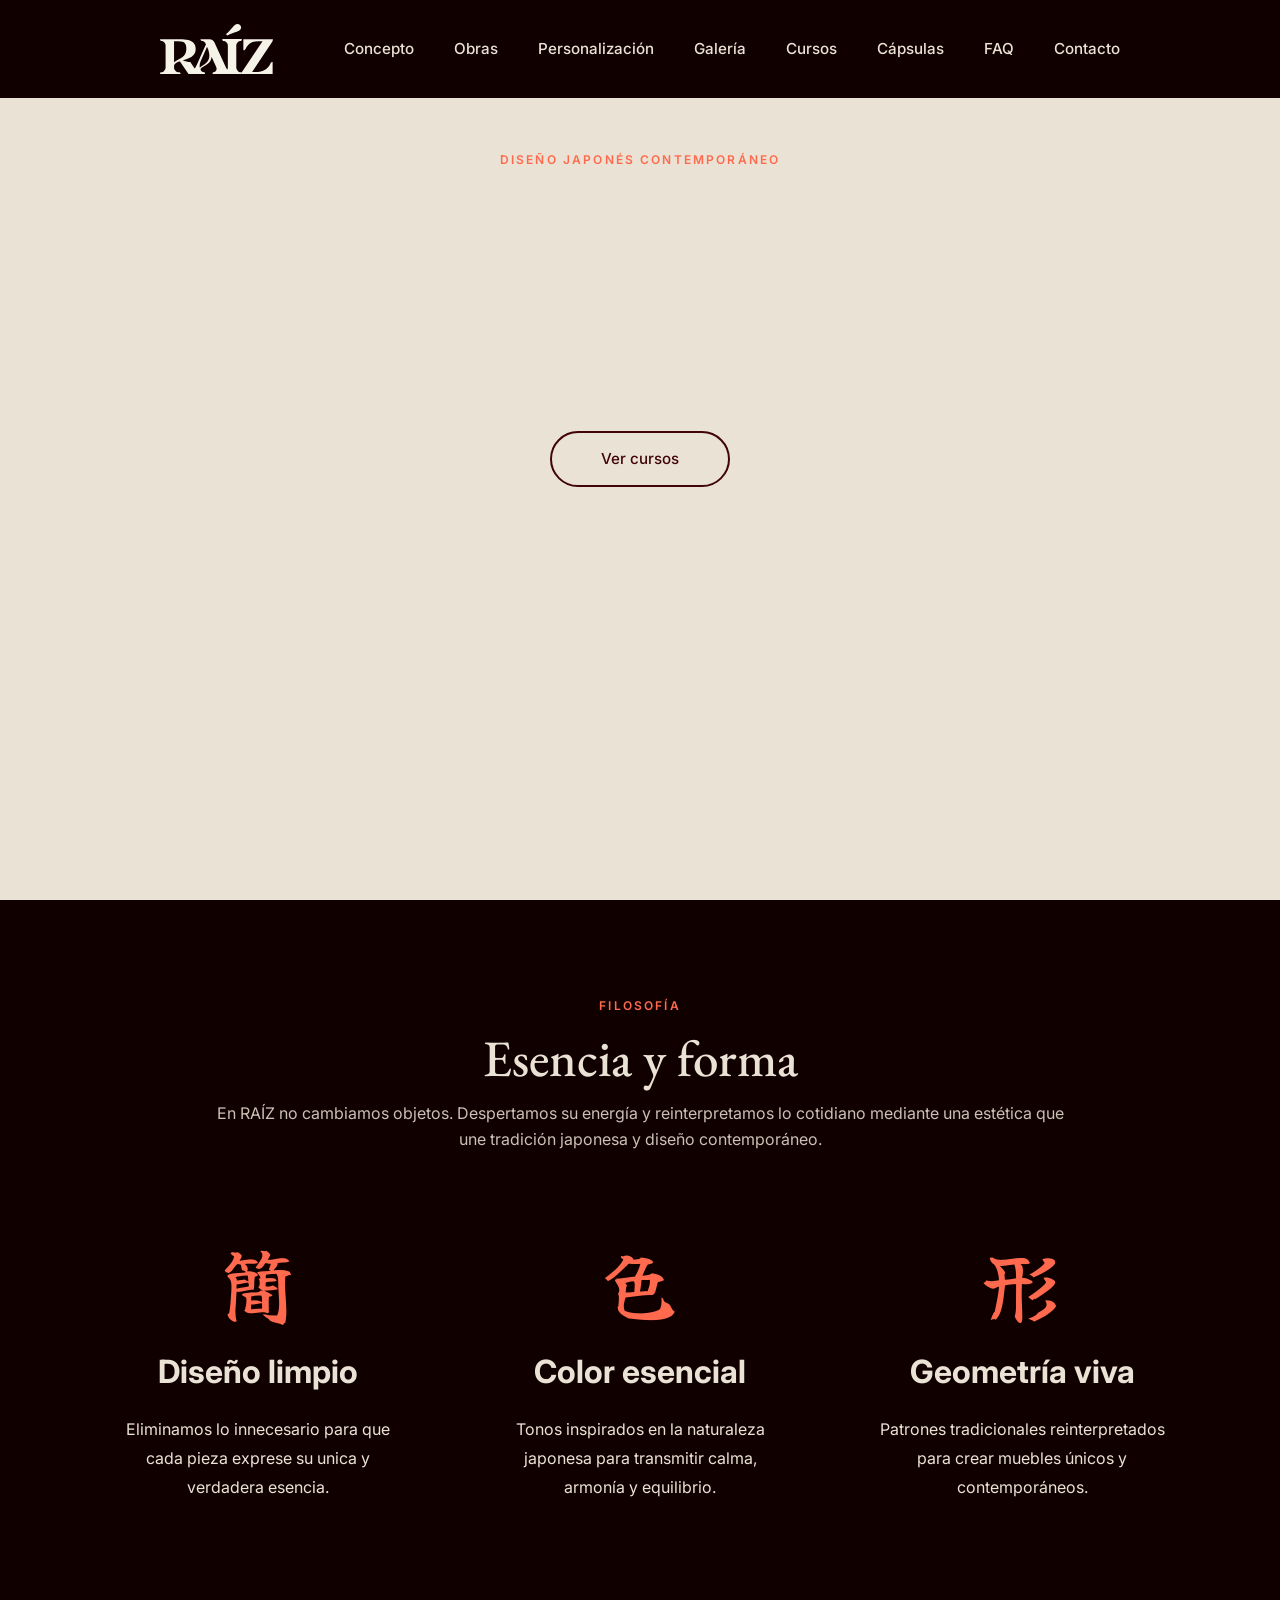
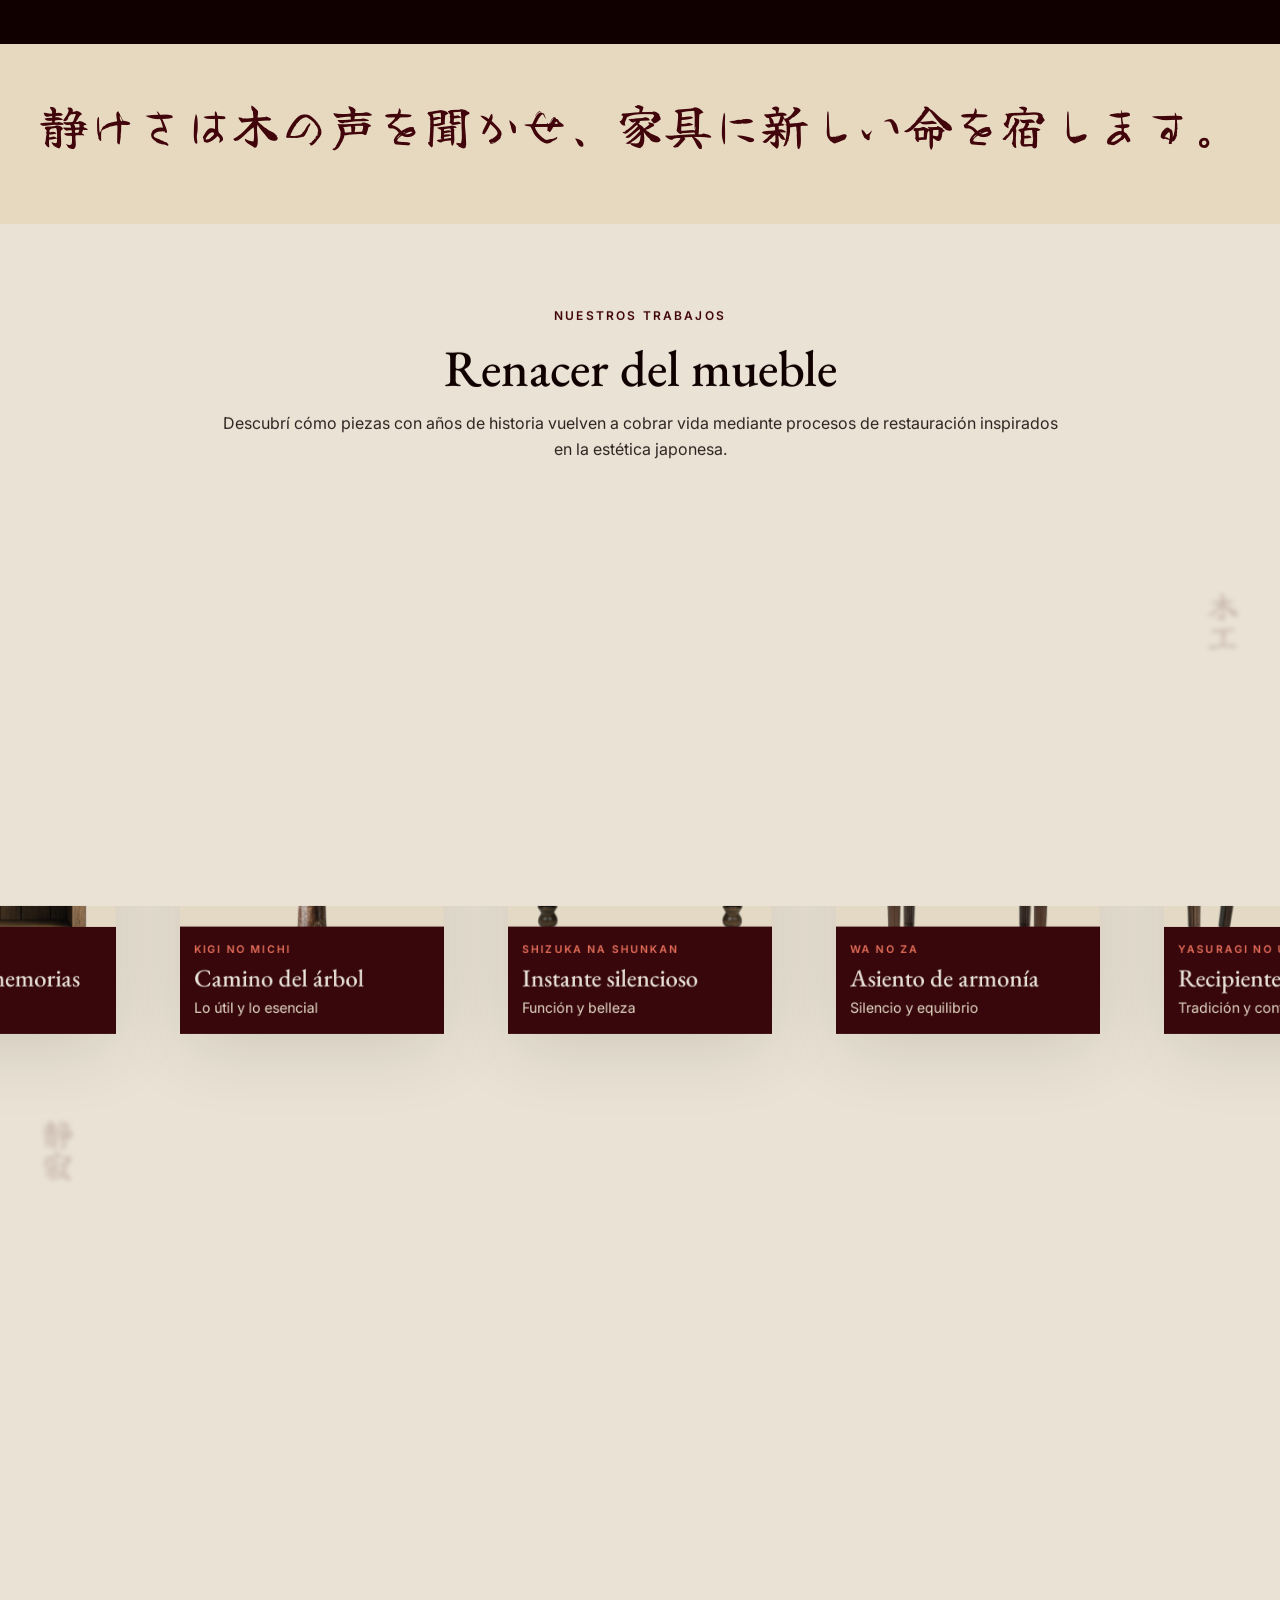
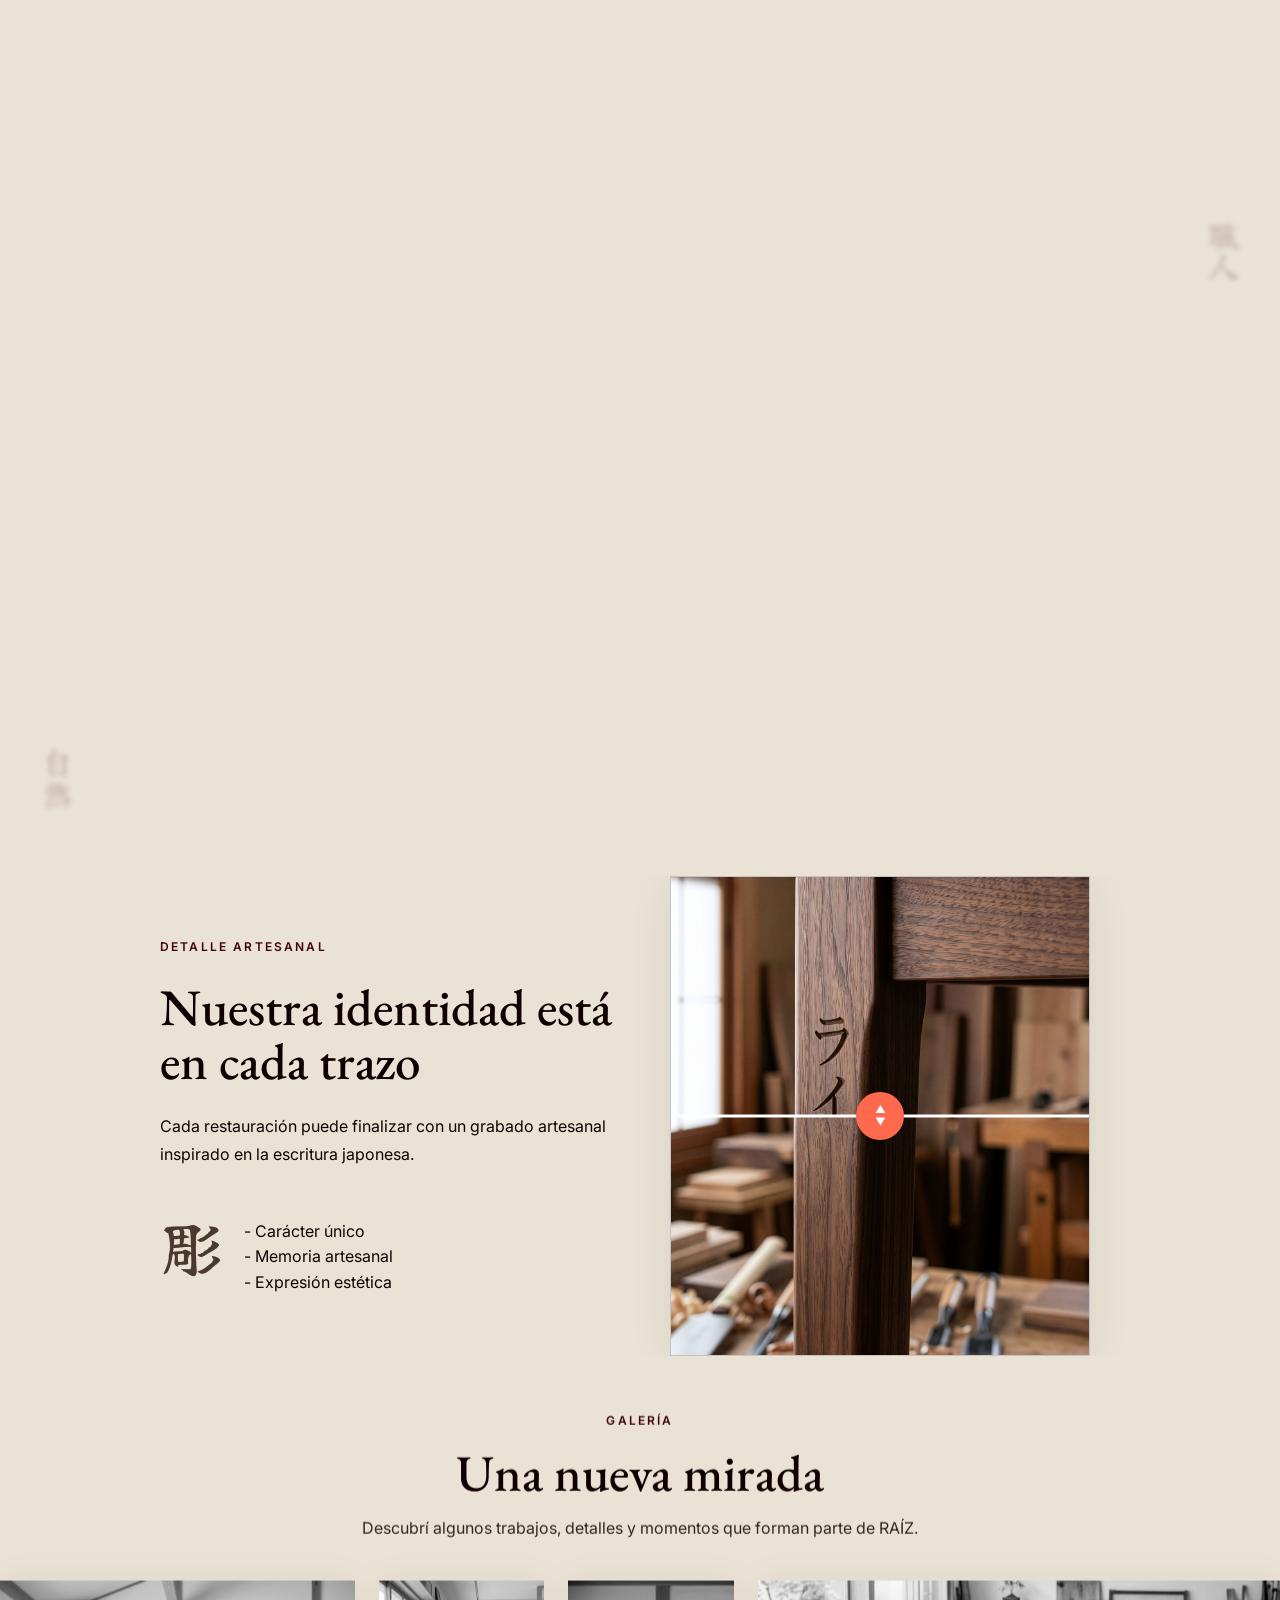
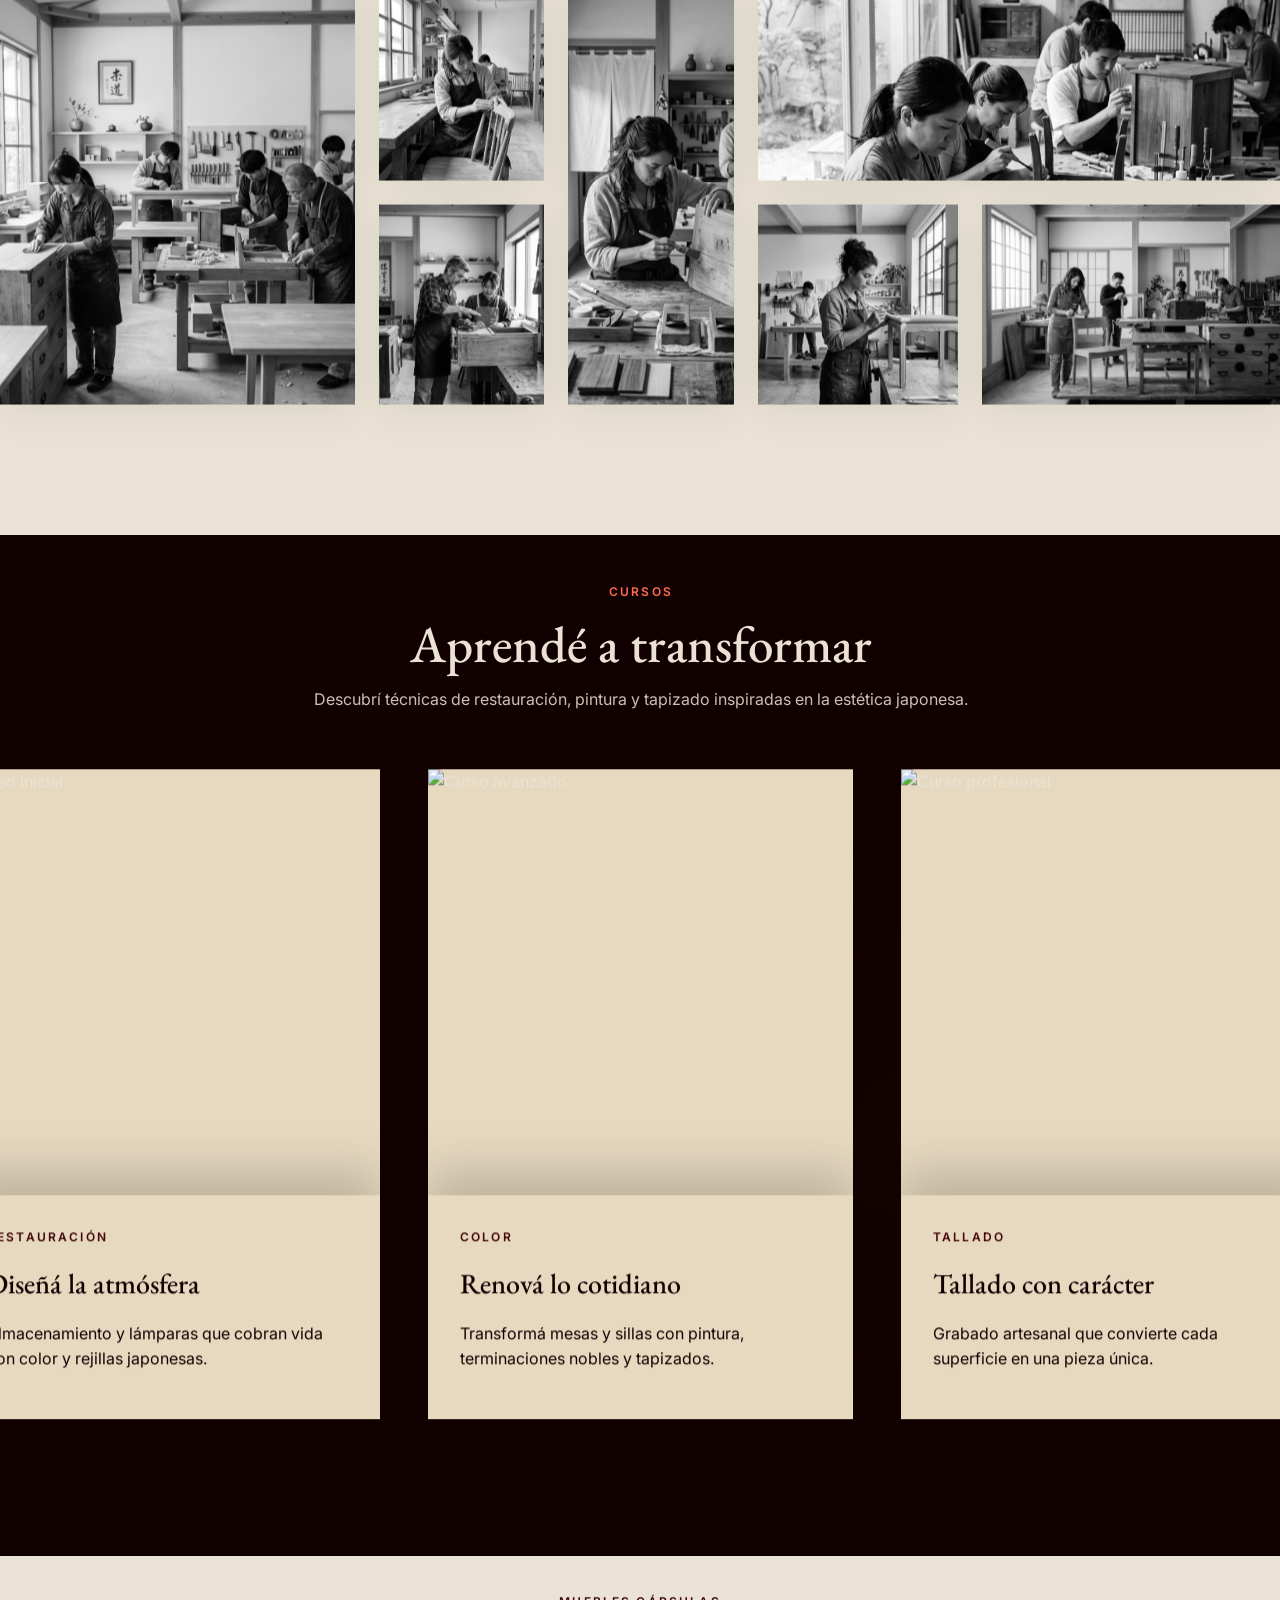
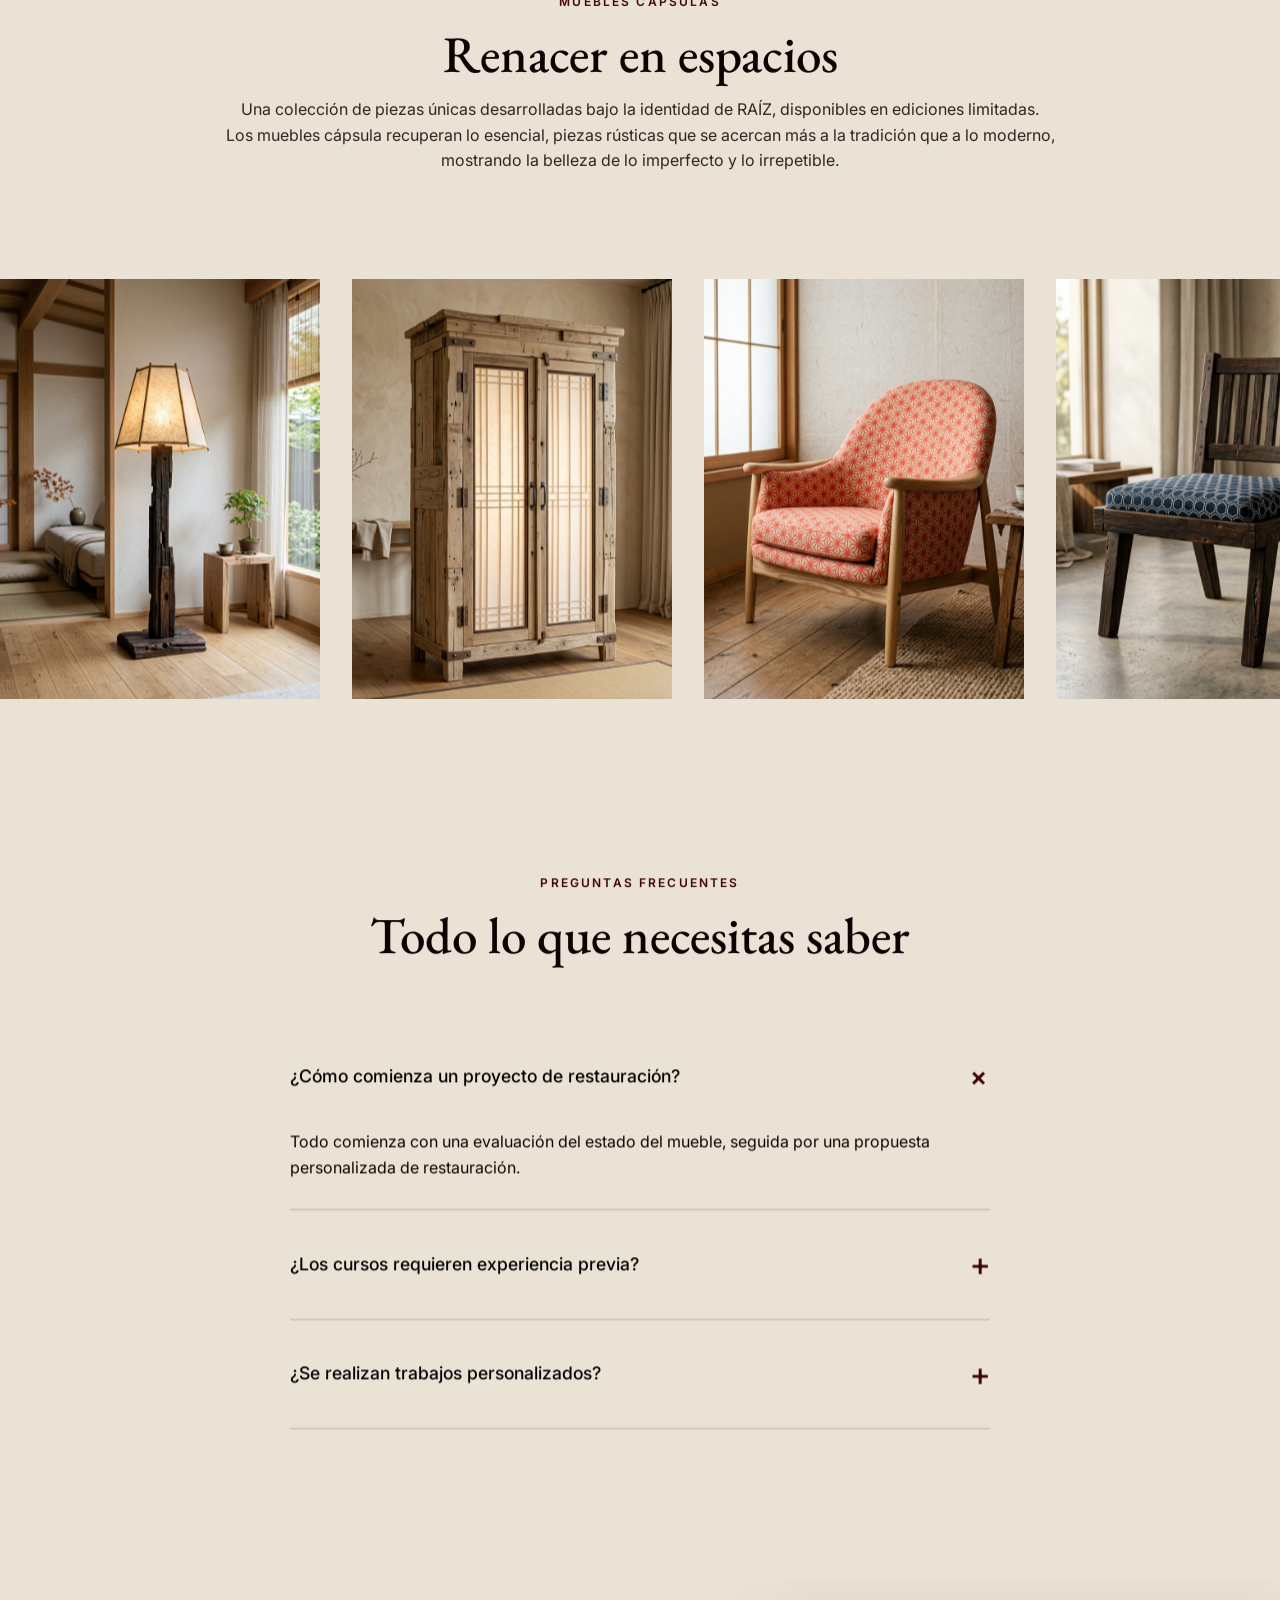
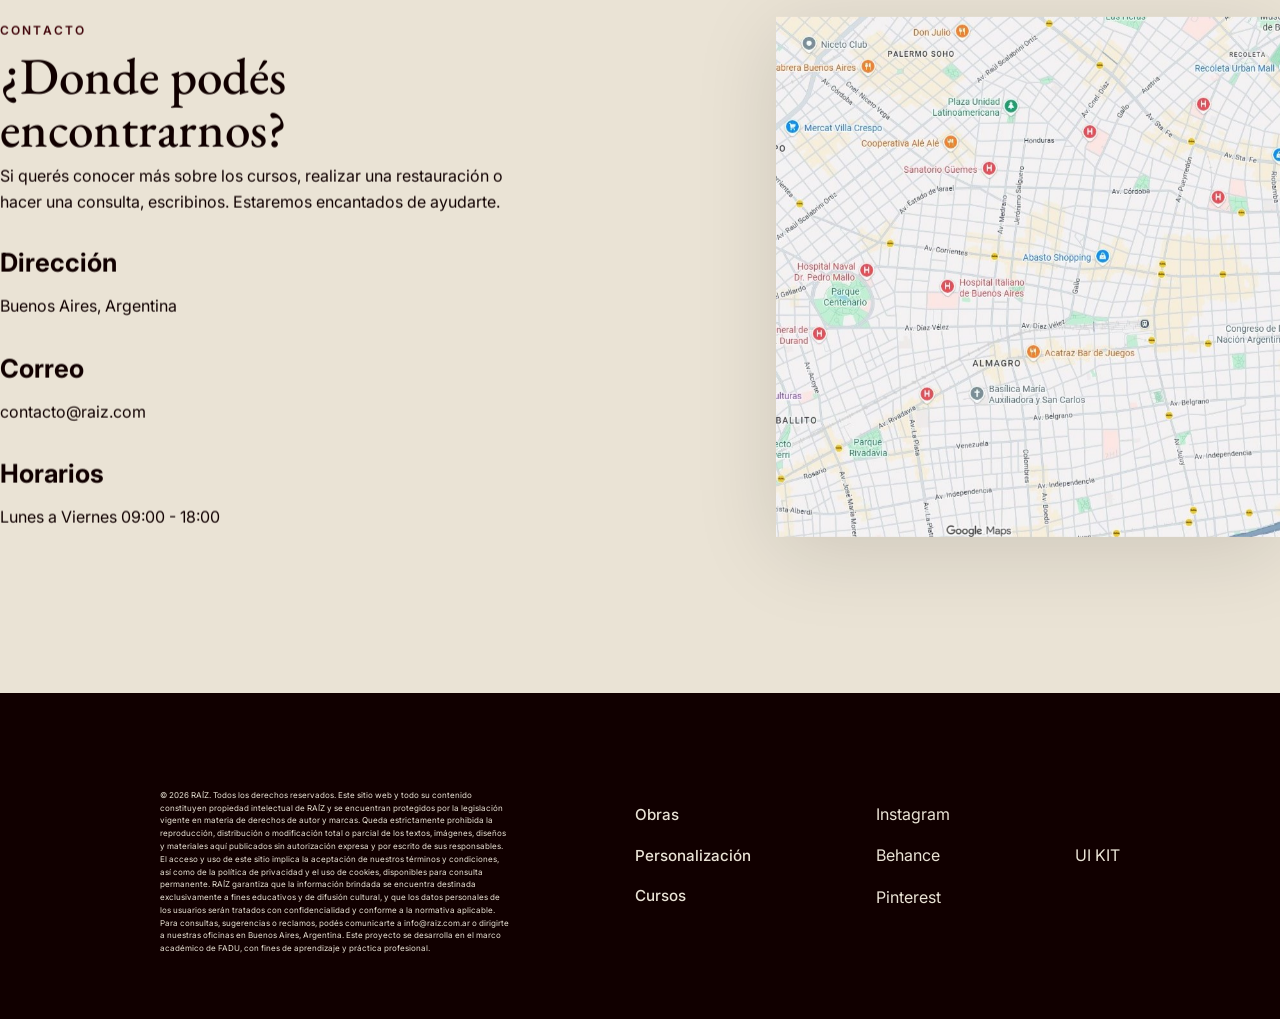
==== commit 2fd2366f: "corrección de js responsive" ====
--- a/web/index.html
+++ b/web/index.html
@@ -2322,7 +2322,7 @@
 
 
 <script src="script.js"></script>
-<script src="../detalle/responsive.js"></script>
+<script src="../detalle/responsive.js"></script> 
 
 
 </body>
--- a/detalle/responsive.css
+++ b/detalle/responsive.css
@@ -0,0 +1,1063 @@
+/*==================================================
+                IPHONE 12 PRO
+                390 x 844
+==================================================*/
+
+@media screen and (max-width:430px){
+
+/*==================================================
+                    GENERAL
+==================================================*/
+
+html{
+    overflow-x:hidden;
+}
+
+body{
+    overflow-x:hidden;
+}
+
+section{
+    overflow:hidden;
+}
+
+.container,
+.container2,
+.container3{
+    width:90%;
+    height: auto;
+}
+
+p { 
+    font-size: 14px; 
+}
+
+/*==================================================
+                    HEADER
+==================================================*/
+
+.header{
+
+    padding:18px 0;
+
+}
+
+.nav{
+
+    display:none;
+
+}
+
+.logoimagen{
+
+    width:110px;
+
+}
+
+
+/*==================================================
+                    HERO
+==================================================*/
+
+.hero{
+
+    min-height:100vh;
+    padding:125px 0 60px; 
+    background-image: url(../imagenes/hero/fondomovil.webp);
+    background-size:cover;
+
+    background-position:top right;
+
+    background-repeat:no-repeat;
+
+    width:100%;
+    height:100dvh;
+
+}
+
+.hero .container{
+
+    display:flex;
+    justify-content:center;
+    align-items:center;
+
+}
+
+.hero-image{
+
+    opacity: 0; 
+}
+
+.hero-content{
+
+    display:flex;
+    flex-direction:column;
+    align-items:center;
+    justify-content:center;
+
+    text-align:center;
+
+    gap:18px;
+
+}
+
+.section-tag-hero{
+
+    font-size:.72rem;
+    letter-spacing:.18em;
+
+}
+
+.hero-title{
+
+    font-size:2.25rem;  
+    line-height:1.1; 
+    text-align: center;
+
+}
+
+.hero-description{
+
+    width:90%;
+
+    font-size:1rem;
+
+    line-height:1.7;
+    text-align: center;
+
+}
+
+
+.hero .button{
+
+    margin-top:8px;
+
+}
+
+
+/*==================================================
+                    CONCEPTO
+==================================================*/
+
+#concept{
+
+    padding:90px 0;
+
+}
+
+.section-header{
+
+    text-align:center;
+
+}
+
+.section-tag{
+
+    font-size:.75rem;
+    justify-content: center;
+
+
+}
+
+.section-title{
+
+    font-size:2.4rem;
+
+    margin:12px 0 18px;
+
+}
+
+.section-title2{
+
+    font-size:2.4rem;
+
+    margin:12px 0 18px;
+
+}
+
+.section-description{
+
+    width:100%;
+
+    font-size:1rem;
+
+    line-height:1.8;
+
+}
+
+.concept-grid{
+
+    margin-top:60px;
+
+    display:flex;
+
+    flex-direction:column;
+
+    gap:22px;
+
+}
+
+.concept-card{
+
+    width:100%;
+
+    padding:34px 26px;
+
+    text-align:center;
+
+}
+
+
+.concept-title-dark{
+
+    margin-top:18px;
+
+    font-size:1.45rem;
+
+}
+
+.concept-text-dark{
+
+    margin-top:12px;
+
+    line-height:1.8;
+
+}
+
+
+/*==================================================
+                    SEPARADOR
+==================================================*/
+
+.separator{
+
+    height: auto;
+
+}
+
+.separator-text{
+
+    display:flex;
+
+    flex-direction:column;
+
+    gap:18px;
+
+    text-align:center;
+
+}
+
+.separator-japanese{
+
+    font-size:0.9rem;
+
+}
+
+.separator-spanish{
+
+    font-size:0.80rem;
+
+}
+
+.separator.active .separator-spanish{
+
+    display:block;
+
+}
+
+
+/*==================================================
+                    STATS
+==================================================*/
+
+.stats{
+
+    padding:90px 0;
+
+}
+
+.stats-grid{
+
+    display:flex;
+
+    flex-direction:column;
+
+    gap:22px;
+
+}
+
+.stats-card{
+
+    padding: 24px 20px;
+
+    width:100%;
+
+    text-align:center;
+
+}
+
+.stats-number{
+
+    font-size:3rem;
+
+}
+
+.stats-title{
+
+    margin:14px 0;
+
+}
+
+.stats-text{
+
+    line-height:1.8;
+
+}
+
+
+/*==================================================
+                PERSONALIZACION
+==================================================*/
+
+#customization{
+
+    padding-top:90px;
+
+    padding-bottom: 0;
+
+}
+
+.customization-content{
+
+    display:flex;
+
+    flex-direction:column;
+
+    gap:40px;
+
+}
+
+.custom-column{
+
+    display: none;
+
+    order:2;
+
+}
+
+.customization-viewer{
+
+    order:1;
+
+    display:flex;
+
+    flex-direction:column;
+
+    align-items:center;
+
+    justify-content: flex-start;
+
+
+}
+
+.customization-circle{
+
+    margin-top: 75px; 
+
+    width:300px;
+
+    height:300px;
+
+}
+
+.customization-image{
+
+    width:350px; 
+
+}
+
+.customization-controls{
+
+    margin-top:26px;
+
+}
+
+.custom-card{
+
+    width:100%;
+
+    text-align:center;
+
+    padding:26px;
+
+}
+
+.custom-card-text{
+
+    display:none;
+
+}
+
+.custom-card-title{
+
+    margin-top:10px;
+
+}
+
+.custom-kanji{
+
+    font-size:1.2rem;
+
+}
+
+.custom-kanji-top {
+
+    top: 50px; 
+    right: 25px;
+
+}
+
+.custom-kanji-bottom {
+
+    bottom: 200px;   
+    left: 25px;
+
+}
+
+/*==================================================
+                FONDO JAPONES
+==================================================*/
+
+.jp-background{
+
+    display:none;
+
+}
+
+/*==================================================
+                TALLADO MOBILE
+==================================================*/
+
+.engraving-section{
+
+    padding-bottom:80px;
+
+}
+
+.engraving-grid{
+
+    display:flex;
+
+    flex-direction:column;
+
+    align-items:center;
+
+    gap:40px;
+
+}
+
+.engraving-content{
+
+    width:100%;
+
+    text-align:center;
+
+    align-items: center;
+
+
+}
+
+.section-title2{
+    text-align: center;
+}
+
+.engraving-content .section-tag{
+
+    margin-bottom:10px;
+
+}
+
+.engraving-content .section-title2{
+
+    font-size:2.2rem;
+
+    margin:0;
+
+}
+
+/* Ocultar todo lo demás */
+
+.engraving-description,
+.engraving-footer,
+.wood-kanji{
+
+    display:none;
+
+}
+
+.engraving-viewer{
+
+    width:100%;
+
+    max-width:340px;
+
+    height:420px;
+
+    margin:auto;
+
+}
+
+/*=========================================
+                GALERÍA
+=========================================*/
+
+#gallery{
+    padding: 24px;
+}
+
+#gallery .container2{
+    width:100%;
+}
+
+#gallery .gallery-grid{
+
+    display:grid;
+    grid-template-columns:repeat(2,1fr);
+    gap:14px;
+    grid-auto-flow: row;
+
+
+}
+
+/* Todas iguales */
+
+#gallery .gallery-item,
+#gallery .gallery-item.large,
+#gallery .gallery-item.tall{
+
+    grid-column:auto;
+    grid-row:auto;
+    aspect-ratio:1/1;
+
+}
+
+#gallery .gallery-item img{
+
+    width:100%;
+    height:100%;
+    object-fit:cover;
+    display:block;
+
+}
+
+/* La última ocupa el espacio restante */
+
+#gallery .gallery-item-wide{
+
+    grid-column:1 / span 2;
+    grid-row:span 2;
+    aspect-ratio:auto;
+
+}
+
+#gallery .gallery-item-wide img{
+
+    width:100%;
+    height:100%;
+    object-fit:cover;
+
+}
+
+
+/*=========================================
+            CAPSULAS
+=========================================*/
+
+#capsule{
+
+    padding:90px 0;
+
+}
+
+#capsule .section-header{
+
+    padding:0 24px;
+
+}
+
+#capsule .capsule-slider{
+
+    margin-top:50px;
+
+}
+
+
+/*=========================================
+                FAQ
+=========================================*/
+
+#faq{
+
+    padding:15px 24px;
+
+}
+
+#faq .faq-list{
+
+    margin-top:50px;
+
+}
+
+#faq .faq-question{
+
+    font-size:1rem;
+
+}
+
+
+
+/*=========================================
+                CONTACTO
+=========================================*/
+
+#contact{
+
+    padding:100px 24px;
+
+}
+
+#contact .contact-container{
+
+    display:flex;
+
+    flex-direction:column;
+
+    gap:50px;
+
+}
+
+#contact .contact-content{
+
+    text-align:center;
+
+}
+
+#contact .contact-info{
+
+    display:flex;
+
+    flex-direction:column;
+
+    gap:24px;
+
+    margin-top:40px;
+
+}
+
+#contact .contact-item{
+
+    text-align:center;
+
+}
+
+#contact .contact-map{
+
+    width:100%;
+
+}
+
+
+/*=========================
+MENU
+=========================*/
+
+.nav{
+
+    display:none;
+
+}
+
+.nav.open{
+
+    display:flex;
+
+    justify-content: center;
+
+}
+
+/*==================================================
+                    OBRAS MOBILE
+==================================================*/
+
+#works{
+
+    overflow:hidden;
+
+}
+
+.works-grid{
+
+    position:relative;
+
+    width:100%;
+
+    height:560px;
+
+    overflow:hidden;
+
+}
+
+.work-card{
+
+    position:absolute;
+
+    top:50%;
+
+    left:50%;
+
+    width:300px;
+
+    height:550px;
+
+    margin:0;
+
+    transition:
+    transform .45s ease,
+    opacity .45s ease;
+
+}
+
+/*==============================
+        CARD CENTRAL
+==============================*/
+
+.work-card.active{
+
+    transform:translate(-50%,-50%) scale(1);
+
+    opacity:1;
+
+    z-index:5;
+
+}
+
+/*==============================
+        IZQUIERDA
+==============================*/
+
+.work-card.prev{
+
+    transform:translate(calc(-50% - 175px),-50%) scale(.82);
+
+    opacity:.45;
+
+    z-index:3;
+
+}
+
+/*==============================
+        DERECHA
+==============================*/
+
+.work-card.next{
+
+    transform:translate(calc(-50% + 175px),-50%) scale(.82);
+
+    opacity:.45;
+
+    z-index:3;
+
+}
+
+/*==============================
+        OCULTAS
+==============================*/
+
+.work-card.hidden{
+
+    display:none;
+
+}
+
+/*==============================
+        SIN FLIP
+==============================*/
+
+.work-card .card-inner{
+
+    transform:none!important;
+
+}
+
+.work-card .card-back{
+
+    display:none;
+
+}
+
+.work-card .card-front{
+
+    position:absolute;
+
+    inset:0;
+
+}
+
+.work-card .card-image{
+
+    width:100%;
+
+    height:100%;
+
+    object-fit:cover;
+
+}
+
+/*==================================================
+                    CURSOS - MOBILE
+==================================================*/
+
+.courses-grid {
+    display: flex;
+    flex-direction: column;
+
+}
+
+.course-card{
+
+    width:350px; 
+
+    height:500px;  
+
+    cursor:pointer;
+
+    transition:
+        transform var(--transition),
+        box-shadow var(--transition);
+
+}
+
+.card-content3{
+
+    gap: 10px; 
+
+    padding: 14px;
+
+}
+
+/*==============================
+        SIN FLIP
+==============================*/
+
+.course-card .card-inner{
+
+    transform:none!important;
+
+}
+
+.course-card .card-back{
+
+    display:none;
+
+}
+
+.course-professor-btn{
+
+    display:none;
+
+}
+
+/*detalle*/ 
+
+/*==================================================
+                    NAV MOBILE
+==================================================*/
+
+.header{
+
+    height:72px;
+    padding:0 20px;
+
+}
+
+.header .container{
+
+    display:flex;
+    justify-content:space-between;
+    align-items:center;
+    height:100%;
+
+}
+
+.logoimagen{
+
+    width:95px;
+
+}
+
+/* ocultamos menú escritorio */
+
+.nav{
+
+    position:fixed;
+
+    top:72px;
+    left:0;
+
+    width:100%;
+
+    background:#110000;
+
+    transform:translateY(-120%);
+
+    opacity:0;
+
+    pointer-events:none;
+
+    transition:.35s;
+
+    padding:30px 0;    
+
+}
+
+.nav.active{
+
+    transform:translateY(0);
+
+    opacity:1;
+
+    pointer-events:auto;
+
+}
+
+.nav-list{
+
+    display:flex;
+
+    flex-direction:column;
+
+    align-items:center;
+
+    gap:24px;
+
+}
+
+.nav-link{
+
+    font-size:.95rem;
+
+}
+
+/* botón hamburguesa */
+
+.menu-toggle{
+
+    display:flex;
+
+    flex-direction:column;
+
+    justify-content:center;
+
+    gap:5px;
+
+    width:50px;
+
+    height:50px;
+
+    cursor:pointer;
+
+    color: #EAE3D5;
+
+}
+
+.menu-toggle span{
+
+    width:100%;
+
+    height:2px;
+
+    background:#F5F2E7;
+
+    transition:.3s;
+
+}
+
+/*==================================================
+                    FOOTER MOBILE
+==================================================*/
+
+.footer{
+
+    padding:60px 25px;
+
+}
+
+.footer .container{
+
+    display:flex;
+
+    flex-direction:column;
+
+    align-items:center;
+
+    text-align:center;
+
+    gap:28px;
+
+}
+
+.pfoot{
+    text-align: left;
+}
+
+.footer-brand{
+
+    display:flex;
+
+    flex-direction:column;
+
+    gap:1.5rem;
+
+    align-items: center;
+
+
+}
+
+
+.footer-nav{
+
+    display:flex;
+
+    flex-direction:row;
+
+    gap:14px;
+
+}
+
+.footer-social{
+
+    display:flex;
+
+    gap:20px;
+
+    flex-wrap:wrap;
+
+    justify-content:center;
+
+    flex-direction: row;
+
+
+}
+
+.footer-legal{
+
+    margin-top:10px;
+
+    text-align:center;
+
+}
+
+
+
+}
+
